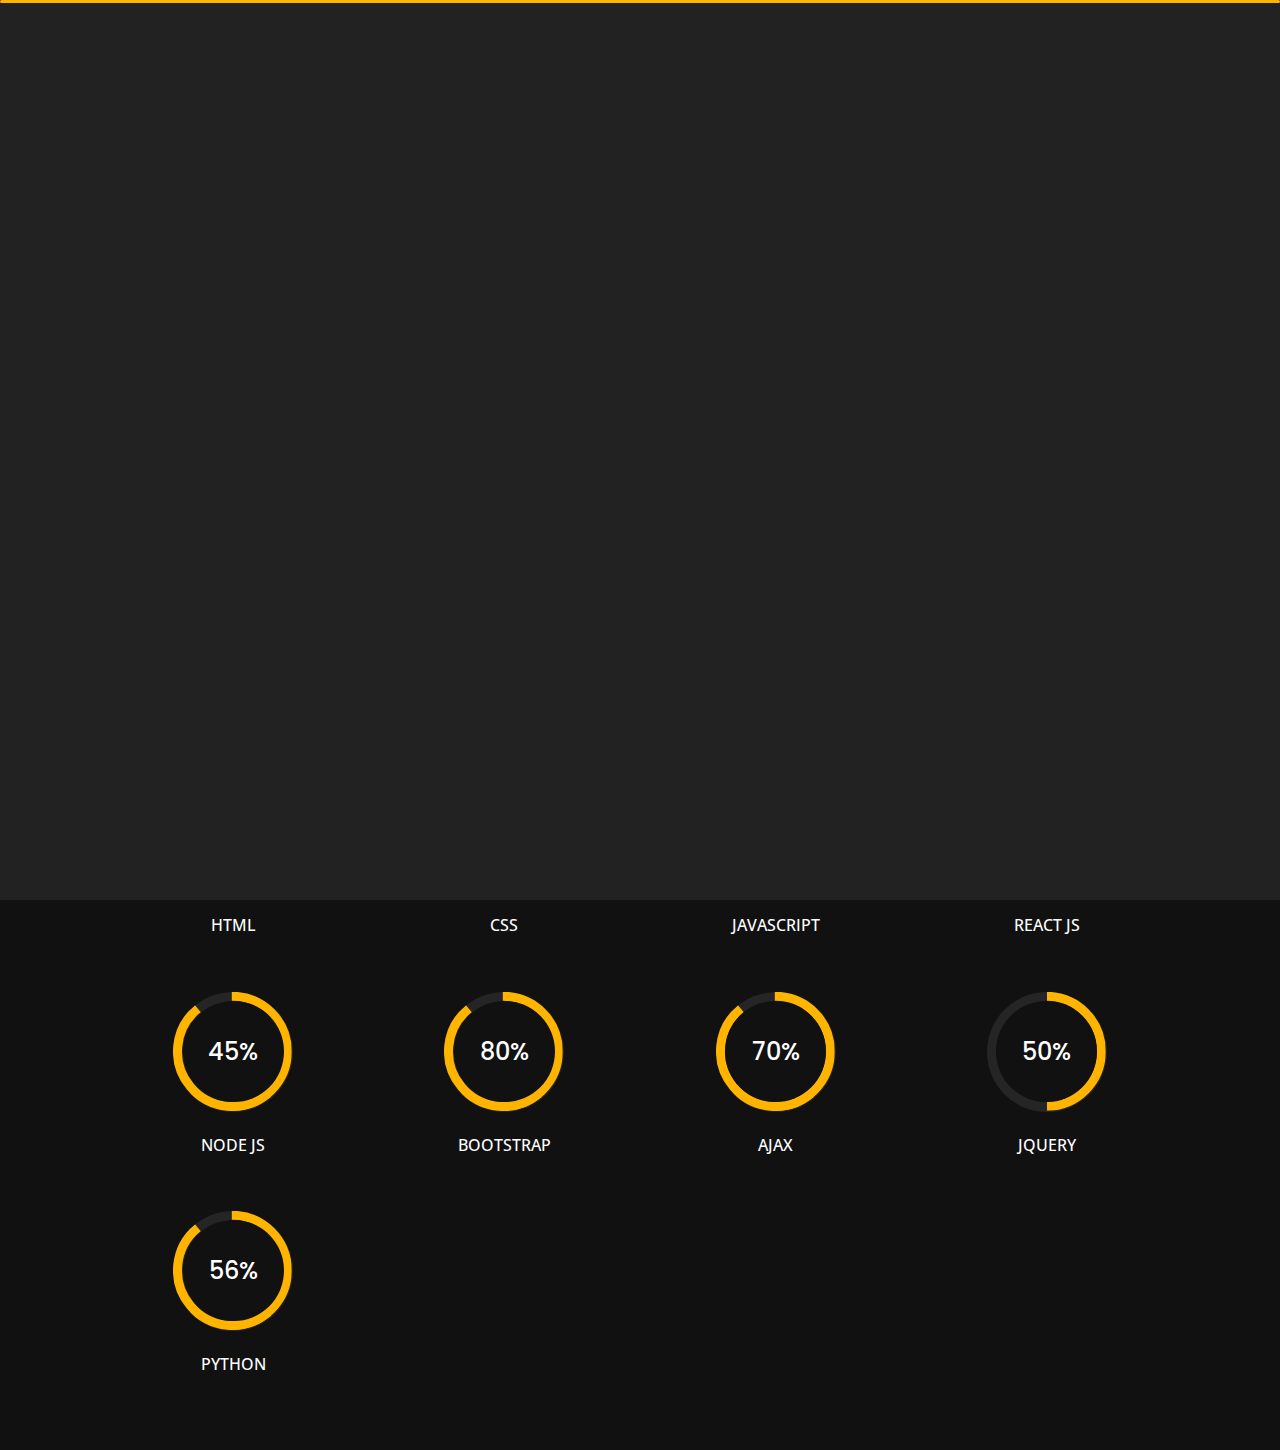
==== about.html @ 65f65f44 "first commit" ====
<!DOCTYPE html>
<html lang="en">


<!-- Mirrored from slimhamdi.net/tunis/dark/about.html by HTTrack Website Copier/3.x [XR&CO'2014], Fri, 15 Jul 2022 12:09:57 GMT -->
<head>
    <meta charset="utf-8">
    <title>My Skills</title>
    <meta name="viewport" content="width=device-width, initial-scale=1">

    <!-- Template Google Fonts -->
    <link href="https://fonts.googleapis.com/css?family=Poppins:400,400i,500,500i,600,600i,700,700i,800,800i,900,900i" rel="stylesheet">
    <link href="https://fonts.googleapis.com/css?family=Open+Sans:300,400,400i,600,600i,700" rel="stylesheet">

    <!-- Template CSS Files -->
    <link href="css/bootstrap.min.css" rel="stylesheet">
    <link href="css/preloader.min.css" rel="stylesheet">
    <link href="css/circle.css" rel="stylesheet">
    <link href="css/font-awesome.min.css" rel="stylesheet">
    <link href="css/fm.revealator.jquery.min.css" rel="stylesheet">
    <link href="css/style.css" rel="stylesheet">

    <!-- CSS Skin File -->
    <link href="css/skins/yellow.css" rel="stylesheet">

    <!-- Live Style Switcher - demo only -->
    <link rel="alternate stylesheet" type="text/css" title="blue" href="css/skins/blue.css" />
    <link rel="alternate stylesheet" type="text/css" title="green" href="css/skins/green.css" />
    <link rel="alternate stylesheet" type="text/css" title="yellow" href="css/skins/yellow.css" />
    <link rel="alternate stylesheet" type="text/css" title="blueviolet" href="css/skins/blueviolet.css" />
    <link rel="alternate stylesheet" type="text/css" title="goldenrod" href="css/skins/goldenrod.css" />
    <link rel="alternate stylesheet" type="text/css" title="magenta" href="css/skins/magenta.css" />
    <link rel="alternate stylesheet" type="text/css" title="orange" href="css/skins/orange.css" />
    <link rel="alternate stylesheet" type="text/css" title="purple" href="css/skins/purple.css" />
    <link rel="alternate stylesheet" type="text/css" title="red" href="css/skins/red.css" />
    <link rel="alternate stylesheet" type="text/css" title="yellowgreen" href="css/skins/yellowgreen.css" />
    <link rel="stylesheet" type="text/css" href="css/styleswitcher.css" />

    <!-- Modernizr JS File -->
    <script src="js/modernizr.custom.js"></script>
</head>

<body class="about">
<!-- Live Style Switcher Starts - demo only -->
<div id="switcher" class="">
    <div class="content-switcher">
        <h4>STYLE SWITCHER</h4>
        <ul>
            <li>
                <a href="#" onclick="setActiveStyleSheet('purple');" title="purple" class="color"><img src="img/styleswitcher/purple.png" alt="purple"/></a>
            </li>
            <li>
                <a href="#" onclick="setActiveStyleSheet('red');" title="red" class="color"><img src="img/styleswitcher/red.png" alt="red"/></a>
            </li>
            <li>
                <a href="#" onclick="setActiveStyleSheet('blueviolet');" title="blueviolet" class="color"><img src="img/styleswitcher/blueviolet.png" alt="blueviolet"/></a>
            </li>
            <li>
                <a href="#" onclick="setActiveStyleSheet('blue');" title="blue" class="color"><img src="img/styleswitcher/blue.png" alt="blue"/></a>
            </li>
            <li>
                <a href="#" onclick="setActiveStyleSheet('goldenrod');" title="goldenrod" class="color"><img src="img/styleswitcher/goldenrod.png" alt="goldenrod"/></a>
            </li>
            <li>
                <a href="#" onclick="setActiveStyleSheet('magenta');" title="magenta" class="color"><img src="img/styleswitcher/magenta.png" alt="magenta"/></a>
            </li>
            <li>
                <a href="#" onclick="setActiveStyleSheet('yellowgreen');" title="yellowgreen" class="color"><img src="img/styleswitcher/yellowgreen.png" alt="yellowgreen"/></a>
            </li>
            <li>
                <a href="#" onclick="setActiveStyleSheet('orange');" title="orange" class="color"><img src="img/styleswitcher/orange.png" alt="orange"/></a>
            </li>
            <li>
                <a href="#" onclick="setActiveStyleSheet('green');" title="green" class="color"><img src="img/styleswitcher/green.png" alt="green"/></a>
            </li>
            <li>
                <a href="#" onclick="setActiveStyleSheet('yellow');" title="yellow" class="color"><img src="img/styleswitcher/yellow.png" alt="yellow"/></a>
            </li>
        </ul>
        <div id="hideSwitcher">&times;</div>
    </div>
</div>
<div id="showSwitcher" class="styleSecondColor"><i class="fa fa-cog fa-spin"></i></div>
<!-- Live Style Switcher Ends - demo only -->
<!-- Header Starts -->
<header class="header" id="navbar-collapse-toggle">
    <!-- Fixed Navigation Starts -->
    <ul class="icon-menu d-none d-lg-block revealator-slideup revealator-once revealator-delay1">
        <li class="icon-box">
            <i class="fa fa-home"></i>
            <a href="index.html">
                <h2>Home</h2>
            </a>
        </li>
        <li class="icon-box active">
            <i class="fa fa-user"></i>
            <a href="about.html">
                <h2>About</h2>
            </a>
        </li>
        <li class="icon-box">
            <i class="fa fa-user"></i>
            <a href="portfolio.html">
                <h2>Portfolio</h2>
            </a>
        </li>
    </ul>
    <!-- Fixed Navigation Ends -->
    <!-- Mobile Menu Starts -->
    <nav role="navigation" class="d-block d-lg-none">
        <div id="menuToggle">
            <input type="checkbox" />
            <span></span>
            <span></span>
            <span></span>
            <ul class="list-unstyled" id="menu">
                <li><a href="index.html"><i class="fa fa-home"></i><span>Home</span></a></li>
                <li class="active"><a href="about.html"><i class="fa fa-user"></i><span>About</span></a></li>
                <li><a href="portfolio.html"><i class="fa fa-folder-open"></i><span>Portfolio</span></a></li>
                <li><a href="contact.html"><i class="fa fa-envelope-open"></i><span>Contact</span></a></li>
                <li><a href="blog.html"><i class="fa fa-comments"></i><span>Blog</span></a></li>
            </ul>
        </div>
    </nav>
    <!-- Mobile Menu Ends -->
</header>
<!-- Header Ends -->
<!-- Page Title Starts -->
<section class="title-section text-left text-sm-center revealator-slideup revealator-once revealator-delay1">
    <h1>ABOUT <span>ME</span></h1>
    <span class="title-bg">Resume</span>
</section>
<!-- Page Title Ends -->
<!-- Main Content Starts -->
<section class="main-content revealator-slideup revealator-once revealator-delay1">
    <div class="container">
        <div class="row">
            <!-- Personal Info Starts -->
            <div class="col-12 col-lg-5 col-xl-6">
                <div class="row">
                    <div class="col-12">
                        <h3 class="text-uppercase custom-title mb-0 ft-wt-600">
                            Know more</h3>
                    </div>
                    <div class="col-12 d-block d-sm-none">
                      
                    </div>
                    <div class="col-6">
                        <ul class="about-list list-unstyled open-sans-font">
                            <li> <span class="title">first name :</span>
                                 <span class="value d-block d-sm-inline-block 
                                 d-lg-block d-xl-inline-block">Saqlain </span> </li>
                            <li> <span class="title">last name :</span> 
                                <span class="value d-block d-sm-inline-
                                block d-lg-block d-xl-inline-block">Mushtaq</span> </li>
                            <li> <span class="title">Age :</span> 
                                <span class="value d-block d-sm-inline-block d-lg-block d-xl-inline-block">20 Years</span> </li>
                            <li> <span class="title">Nationality :
                                </span> <span class="value d-block d-sm-inline-block d-lg-block d-xl-inline-block">Pakistani</span> </li>
                        </ul>
                    </div>
                    <div class="col-6">
                        <ul class="about-list list-unstyled open-sans-font">
                            <li> <span class="title">Freelance :</span> <span class="value d-block d-sm-inline-block d-lg-block d-xl-inline-block">Available</span> </li>
                            <li> <span class="title">Address :</span> 
                                <span class="value d-block d-sm-inline-block d-lg-block d-xl-inline-block">
                                    Skardu</span> </li>
                        <li> <span class="title">langages :</span> 
                            <span class="value d-block d-sm-inline-block d-lg-block d-xl-inline-block">
                                English, Urdu, Hindi</span> </li>
                        </ul>
                    </div>
                    <div class="col-12 mt-3">
                        <a class="button" href="cv/cv.pdf" download>
                            <span class="button-text">
                                Download CV
                            </span>
                            <span class="button-icon fa fa-download"></span>
                        </a>
                    </div>
                </div>
            </div>
            <!-- Personal Info Ends -->
            <!-- Boxes Starts -->
            <div class="col-12 col-lg-7 col-xl-6 mt-5 mt-lg-0">
                <div class="row">
                    <div class="col-6">
                        <div class="box-stats with-margin">
                            <h3 class="poppins-font position-relative">3</h3>
                            <p class="open-sans-font m-0 position-relative text-uppercase">years of <span class="d-block">experience</span></p>
                        </div>
                    </div>
                    <div class="col-6">
                        <div class="box-stats with-margin">
                            <h3 class="poppins-font position-relative">10</h3>
                            <p class="open-sans-font m-0 position-relative text-uppercase">completed <span class="d-block">
                                projects</span></p>
                        </div>
                    </div>
                    <div class="col-6">
                        <div class="box-stats">
                            <h3 class="poppins-font position-relative">10</h3>
                            <p class="open-sans-font m-0 position-relative text-uppercase">Happy<span class="d-block">customers</span></p>
                        </div>
                    </div>
                    <div class="col-6">
                        <div class="box-stats">
                            <h3 class="poppins-font position-relative">3</h3>
                            <p class="open-sans-font m-0 position-relative text-uppercase">Month<span class="d-block">Internship</span></p>
                        </div>
                    </div>
                </div>
            </div>
            <!-- Boxes Ends -->
        </div>
        <hr class="separator">
        <!-- Skills Starts -->
        <div class="row">
            <div class="col-12">
                <h3 class="text-uppercase pb-4 pb-sm-5 mb-3 mb-sm-0 text-left text-sm-center custom-title ft-wt-600">My Skills</h3>
            </div>
            <div class="col-6 col-md-3 mb-3 mb-sm-5">
                <div class="c100 p90">
                    <span>90%</span>
                    <div class="slice">
                        <div class="bar"></div>
                        <div class="fill"></div>
                    </div>
                </div>
                <h6 class="text-uppercase open-sans-font text-center mt-2 mt-sm-4">html</h6>
            </div>
            <div class="col-6 col-md-3 mb-3 mb-sm-5">
                <div class="c100 p75">
                    <span>75%</span>
                    <div class="slice">
                        <div class="bar"></div>
                        <div class="fill"></div>
                    </div>
                </div>
                <h6 class="text-uppercase open-sans-font text-center mt-2 mt-sm-4">css</h6>
            </div>
            <div class="col-6 col-md-3 mb-3 mb-sm-5">
                <div class="c100 p89">
                    <span>69%</span>
                    <div class="slice">
                        <div class="bar"></div>
                        <div class="fill"></div>
                    </div>
                </div>
                <h6 class="text-uppercase open-sans-font text-center mt-2 mt-sm-4">Javascript</h6>
            </div>
               <div class="col-6 col-md-3 mb-3 mb-sm-5">
                <div class="c100 p89">
                    <span>69%</span>
                    <div class="slice">
                        <div class="bar"></div>
                        <div class="fill"></div>
                    </div>
                </div>
                <h6 class="text-uppercase open-sans-font text-center mt-2 mt-sm-4">React JS</h6>
            </div>
               <div class="col-6 col-md-3 mb-3 mb-sm-5">
                <div class="c100 p89">
                    <span>45%</span>
                    <div class="slice">
                        <div class="bar"></div>
                        <div class="fill"></div>
                    </div>
                </div>
                <h6 class="text-uppercase open-sans-font text-center mt-2 mt-sm-4">Node JS</h6>
            </div>
            <div class="col-6 col-md-3 mb-3 mb-sm-5">
                <div class="c100 p89">
                    <span>80%</span>
                    <div class="slice">
                        <div class="bar"></div>
                        <div class="fill"></div>
                    </div>
                </div>
                <h6 class="text-uppercase open-sans-font text-center mt-2 mt-sm-4">bootstrap</h6>
            </div>
            <div class="col-6 col-md-3 mb-3 mb-sm-5">
                <div class="c100 p89">
                    <span>70%</span>
                    <div class="slice">
                        <div class="bar"></div>
                        <div class="fill"></div>
                    </div>
                </div>
                <h6 class="text-uppercase open-sans-font text-center mt-2 mt-sm-4">ajax</h6>
            </div>
            <div class="col-6 col-md-3 mb-3 mb-sm-5">
                <div class="c100 p50">
                    <span>50%</span>
                    <div class="slice">
                        <div class="bar"></div>
                        <div class="fill"></div>
                    </div>
                </div>
                <h6 class="text-uppercase open-sans-font text-center mt-2 mt-sm-4">jquery</h6>
            </div>
               <div class="col-6 col-md-3 mb-3 mb-sm-5">
                <div class="c100 p89">
                    <span>56%</span>
                    <div class="slice">
                        <div class="bar"></div>
                        <div class="fill"></div>
                    </div>
                </div>
                <h6 class="text-uppercase open-sans-font text-center mt-2 mt-sm-4">Python</h6>
            </div>
    
        <!-- Skills Ends -->
        <hr class="separator mt-1">
        <!-- Experience & Education Starts -->
        
        </div>
        <!-- Experience & Education Ends -->
    </div>
</section>
<!-- Main Content Ends -->

<!-- Template JS Files -->
<script src="js/jquery-3.5.0.min.js"></script>
<script src="js/styleswitcher.js"></script>
<script src="js/preloader.min.js"></script>
<script src="js/fm.revealator.jquery.min.js"></script>
<script src="js/imagesloaded.pkgd.min.js"></script>
<script src="js/masonry.pkgd.min.js"></script>
<script src="js/classie.js"></script>
<script src="js/cbpGridGallery.js"></script>
<script src="js/jquery.hoverdir.js"></script>
<script src="js/popper.min.js"></script>
<script src="js/bootstrap.js"></script>
<script src="js/custom.js"></script>

</body>


<!-- Mirrored from slimhamdi.net/tunis/dark/about.html by HTTrack Website Copier/3.x [XR&CO'2014], Fri, 15 Jul 2022 12:09:57 GMT -->
</html>
---- css/preloader.min.css ----
.preloader{position:fixed;top:0;right:0;bottom:0;left:0;background-color:#111;transform-origin:bottom;z-index:111111}.preloader .black_wall{height:100%;background-color:#222;transform-origin:top;animation:preloader_slide 0.5s ease-in-out 0s 1 normal both}.preloader .loader{width:100%;height:3px;position:absolute;border-radius:2px;top:0;right:0;left:0;margin:auto;background-color:#FFC41F;transform-origin:left;animation:loader_running 3s ease-in-out 1s infinite normal both}.preloader.off{animation:preloader_slide 0.5s ease-in-out 0s 1 reverse both}@keyframes loader_running{0%{transform:scaleX(0);transform-origin:left}49%{transform:scaleX(1);transform-origin:left}50%{transform:scaleX(1);transform-origin:right}100%{transform-origin:right;transform:scaleX(0)}}@keyframes preloader_slide{from{transform:scaleY(0)}to{transform:scaleY(1)}}
---- css/circle.css ----
.rect-auto,
.c100.p51 .slice,
.c100.p52 .slice,
.c100.p53 .slice,
.c100.p54 .slice,
.c100.p55 .slice,
.c100.p56 .slice,
.c100.p57 .slice,
.c100.p58 .slice,
.c100.p59 .slice,
.c100.p60 .slice,
.c100.p61 .slice,
.c100.p62 .slice,
.c100.p63 .slice,
.c100.p64 .slice,
.c100.p65 .slice,
.c100.p66 .slice,
.c100.p67 .slice,
.c100.p68 .slice,
.c100.p69 .slice,
.c100.p70 .slice,
.c100.p71 .slice,
.c100.p72 .slice,
.c100.p73 .slice,
.c100.p74 .slice,
.c100.p75 .slice,
.c100.p76 .slice,
.c100.p77 .slice,
.c100.p78 .slice,
.c100.p79 .slice,
.c100.p80 .slice,
.c100.p81 .slice,
.c100.p82 .slice,
.c100.p83 .slice,
.c100.p84 .slice,
.c100.p85 .slice,
.c100.p86 .slice,
.c100.p87 .slice,
.c100.p88 .slice,
.c100.p89 .slice,
.c100.p90 .slice,
.c100.p91 .slice,
.c100.p92 .slice,
.c100.p93 .slice,
.c100.p94 .slice,
.c100.p95 .slice,
.c100.p96 .slice,
.c100.p97 .slice,
.c100.p98 .slice,
.c100.p99 .slice,
.c100.p100 .slice {
  clip: rect(auto, auto, auto, auto);
}
.pie,
.c100 .bar,
.c100.p51 .fill,
.c100.p52 .fill,
.c100.p53 .fill,
.c100.p54 .fill,
.c100.p55 .fill,
.c100.p56 .fill,
.c100.p57 .fill,
.c100.p58 .fill,
.c100.p59 .fill,
.c100.p60 .fill,
.c100.p61 .fill,
.c100.p62 .fill,
.c100.p63 .fill,
.c100.p64 .fill,
.c100.p65 .fill,
.c100.p66 .fill,
.c100.p67 .fill,
.c100.p68 .fill,
.c100.p69 .fill,
.c100.p70 .fill,
.c100.p71 .fill,
.c100.p72 .fill,
.c100.p73 .fill,
.c100.p74 .fill,
.c100.p75 .fill,
.c100.p76 .fill,
.c100.p77 .fill,
.c100.p78 .fill,
.c100.p79 .fill,
.c100.p80 .fill,
.c100.p81 .fill,
.c100.p82 .fill,
.c100.p83 .fill,
.c100.p84 .fill,
.c100.p85 .fill,
.c100.p86 .fill,
.c100.p87 .fill,
.c100.p88 .fill,
.c100.p89 .fill,
.c100.p90 .fill,
.c100.p91 .fill,
.c100.p92 .fill,
.c100.p93 .fill,
.c100.p94 .fill,
.c100.p95 .fill,
.c100.p96 .fill,
.c100.p97 .fill,
.c100.p98 .fill,
.c100.p99 .fill,
.c100.p100 .fill {
  position: absolute;
  border: 0.08em solid #307bbb;
  width: 0.84em;
  height: 0.84em;
  clip: rect(0em, 0.5em, 1em, 0em);
  border-radius: 50%;
  -webkit-transform: rotate(0deg);
  -moz-transform: rotate(0deg);
  -ms-transform: rotate(0deg);
  -o-transform: rotate(0deg);
  transform: rotate(0deg);
}
.pie-fill,
.c100.p51 .bar:after,
.c100.p51 .fill,
.c100.p52 .bar:after,
.c100.p52 .fill,
.c100.p53 .bar:after,
.c100.p53 .fill,
.c100.p54 .bar:after,
.c100.p54 .fill,
.c100.p55 .bar:after,
.c100.p55 .fill,
.c100.p56 .bar:after,
.c100.p56 .fill,
.c100.p57 .bar:after,
.c100.p57 .fill,
.c100.p58 .bar:after,
.c100.p58 .fill,
.c100.p59 .bar:after,
.c100.p59 .fill,
.c100.p60 .bar:after,
.c100.p60 .fill,
.c100.p61 .bar:after,
.c100.p61 .fill,
.c100.p62 .bar:after,
.c100.p62 .fill,
.c100.p63 .bar:after,
.c100.p63 .fill,
.c100.p64 .bar:after,
.c100.p64 .fill,
.c100.p65 .bar:after,
.c100.p65 .fill,
.c100.p66 .bar:after,
.c100.p66 .fill,
.c100.p67 .bar:after,
.c100.p67 .fill,
.c100.p68 .bar:after,
.c100.p68 .fill,
.c100.p69 .bar:after,
.c100.p69 .fill,
.c100.p70 .bar:after,
.c100.p70 .fill,
.c100.p71 .bar:after,
.c100.p71 .fill,
.c100.p72 .bar:after,
.c100.p72 .fill,
.c100.p73 .bar:after,
.c100.p73 .fill,
.c100.p74 .bar:after,
.c100.p74 .fill,
.c100.p75 .bar:after,
.c100.p75 .fill,
.c100.p76 .bar:after,
.c100.p76 .fill,
.c100.p77 .bar:after,
.c100.p77 .fill,
.c100.p78 .bar:after,
.c100.p78 .fill,
.c100.p79 .bar:after,
.c100.p79 .fill,
.c100.p80 .bar:after,
.c100.p80 .fill,
.c100.p81 .bar:after,
.c100.p81 .fill,
.c100.p82 .bar:after,
.c100.p82 .fill,
.c100.p83 .bar:after,
.c100.p83 .fill,
.c100.p84 .bar:after,
.c100.p84 .fill,
.c100.p85 .bar:after,
.c100.p85 .fill,
.c100.p86 .bar:after,
.c100.p86 .fill,
.c100.p87 .bar:after,
.c100.p87 .fill,
.c100.p88 .bar:after,
.c100.p88 .fill,
.c100.p89 .bar:after,
.c100.p89 .fill,
.c100.p90 .bar:after,
.c100.p90 .fill,
.c100.p91 .bar:after,
.c100.p91 .fill,
.c100.p92 .bar:after,
.c100.p92 .fill,
.c100.p93 .bar:after,
.c100.p93 .fill,
.c100.p94 .bar:after,
.c100.p94 .fill,
.c100.p95 .bar:after,
.c100.p95 .fill,
.c100.p96 .bar:after,
.c100.p96 .fill,
.c100.p97 .bar:after,
.c100.p97 .fill,
.c100.p98 .bar:after,
.c100.p98 .fill,
.c100.p99 .bar:after,
.c100.p99 .fill,
.c100.p100 .bar:after,
.c100.p100 .fill {
  -webkit-transform: rotate(180deg);
  -moz-transform: rotate(180deg);
  -ms-transform: rotate(180deg);
  -o-transform: rotate(180deg);
  transform: rotate(180deg);
}
.c100 {
  position: relative;
  font-size: 120px;
  width: 1em;
  height: 1em;
  border-radius: 50%;
  float: left;
  margin: 0 0.1em 0.1em 0;
  background-color: #cccccc;
}
.c100 *,
.c100 *:before,
.c100 *:after {
  -webkit-box-sizing: content-box;
  -moz-box-sizing: content-box;
  box-sizing: content-box;
}
.c100.center {
  float: none;
  margin: 0 auto;
}
.c100.big {
  font-size: 240px;
}
.c100.small {
  font-size: 80px;
}
.c100 > span {
  position: absolute;
  width: 100%;
  z-index: 1;
  left: 0;
  top: 0;
  width: 5em;
  line-height: 5em;
  font-size: 0.2em;
  color: #cccccc;
  display: block;
  text-align: center;
  white-space: nowrap;
  -webkit-transition-property: all;
  -moz-transition-property: all;
  -o-transition-property: all;
  transition-property: all;
  -webkit-transition-duration: 0.2s;
  -moz-transition-duration: 0.2s;
  -o-transition-duration: 0.2s;
  transition-duration: 0.2s;
  -webkit-transition-timing-function: ease-out;
  -moz-transition-timing-function: ease-out;
  -o-transition-timing-function: ease-out;
  transition-timing-function: ease-out;
}
.c100:after {
  position: absolute;
  top: 0.08em;
  left: 0.08em;
  display: block;
  content: " ";
  border-radius: 50%;
  background-color: #f5f5f5;
  width: 0.84em;
  height: 0.84em;
  -webkit-transition-property: all;
  -moz-transition-property: all;
  -o-transition-property: all;
  transition-property: all;
  -webkit-transition-duration: 0.2s;
  -moz-transition-duration: 0.2s;
  -o-transition-duration: 0.2s;
  transition-duration: 0.2s;
  -webkit-transition-timing-function: ease-in;
  -moz-transition-timing-function: ease-in;
  -o-transition-timing-function: ease-in;
  transition-timing-function: ease-in;
}
.c100 .slice {
  position: absolute;
  width: 1em;
  height: 1em;
  clip: rect(0em, 1em, 1em, 0.5em);
}
.c100.p1 .bar {
  -webkit-transform: rotate(3.6deg);
  -moz-transform: rotate(3.6deg);
  -ms-transform: rotate(3.6deg);
  -o-transform: rotate(3.6deg);
  transform: rotate(3.6deg);
}
.c100.p2 .bar {
  -webkit-transform: rotate(7.2deg);
  -moz-transform: rotate(7.2deg);
  -ms-transform: rotate(7.2deg);
  -o-transform: rotate(7.2deg);
  transform: rotate(7.2deg);
}
.c100.p3 .bar {
  -webkit-transform: rotate(10.8deg);
  -moz-transform: rotate(10.8deg);
  -ms-transform: rotate(10.8deg);
  -o-transform: rotate(10.8deg);
  transform: rotate(10.8deg);
}
.c100.p4 .bar {
  -webkit-transform: rotate(14.4deg);
  -moz-transform: rotate(14.4deg);
  -ms-transform: rotate(14.4deg);
  -o-transform: rotate(14.4deg);
  transform: rotate(14.4deg);
}
.c100.p5 .bar {
  -webkit-transform: rotate(18deg);
  -moz-transform: rotate(18deg);
  -ms-transform: rotate(18deg);
  -o-transform: rotate(18deg);
  transform: rotate(18deg);
}
.c100.p6 .bar {
  -webkit-transform: rotate(21.6deg);
  -moz-transform: rotate(21.6deg);
  -ms-transform: rotate(21.6deg);
  -o-transform: rotate(21.6deg);
  transform: rotate(21.6deg);
}
.c100.p7 .bar {
  -webkit-transform: rotate(25.2deg);
  -moz-transform: rotate(25.2deg);
  -ms-transform: rotate(25.2deg);
  -o-transform: rotate(25.2deg);
  transform: rotate(25.2deg);
}
.c100.p8 .bar {
  -webkit-transform: rotate(28.8deg);
  -moz-transform: rotate(28.8deg);
  -ms-transform: rotate(28.8deg);
  -o-transform: rotate(28.8deg);
  transform: rotate(28.8deg);
}
.c100.p9 .bar {
  -webkit-transform: rotate(32.4deg);
  -moz-transform: rotate(32.4deg);
  -ms-transform: rotate(32.4deg);
  -o-transform: rotate(32.4deg);
  transform: rotate(32.4deg);
}
.c100.p10 .bar {
  -webkit-transform: rotate(36deg);
  -moz-transform: rotate(36deg);
  -ms-transform: rotate(36deg);
  -o-transform: rotate(36deg);
  transform: rotate(36deg);
}
.c100.p11 .bar {
  -webkit-transform: rotate(39.6deg);
  -moz-transform: rotate(39.6deg);
  -ms-transform: rotate(39.6deg);
  -o-transform: rotate(39.6deg);
  transform: rotate(39.6deg);
}
.c100.p12 .bar {
  -webkit-transform: rotate(43.2deg);
  -moz-transform: rotate(43.2deg);
  -ms-transform: rotate(43.2deg);
  -o-transform: rotate(43.2deg);
  transform: rotate(43.2deg);
}
.c100.p13 .bar {
  -webkit-transform: rotate(46.800000000000004deg);
  -moz-transform: rotate(46.800000000000004deg);
  -ms-transform: rotate(46.800000000000004deg);
  -o-transform: rotate(46.800000000000004deg);
  transform: rotate(46.800000000000004deg);
}
.c100.p14 .bar {
  -webkit-transform: rotate(50.4deg);
  -moz-transform: rotate(50.4deg);
  -ms-transform: rotate(50.4deg);
  -o-transform: rotate(50.4deg);
  transform: rotate(50.4deg);
}
.c100.p15 .bar {
  -webkit-transform: rotate(54deg);
  -moz-transform: rotate(54deg);
  -ms-transform: rotate(54deg);
  -o-transform: rotate(54deg);
  transform: rotate(54deg);
}
.c100.p16 .bar {
  -webkit-transform: rotate(57.6deg);
  -moz-transform: rotate(57.6deg);
  -ms-transform: rotate(57.6deg);
  -o-transform: rotate(57.6deg);
  transform: rotate(57.6deg);
}
.c100.p17 .bar {
  -webkit-transform: rotate(61.2deg);
  -moz-transform: rotate(61.2deg);
  -ms-transform: rotate(61.2deg);
  -o-transform: rotate(61.2deg);
  transform: rotate(61.2deg);
}
.c100.p18 .bar {
  -webkit-transform: rotate(64.8deg);
  -moz-transform: rotate(64.8deg);
  -ms-transform: rotate(64.8deg);
  -o-transform: rotate(64.8deg);
  transform: rotate(64.8deg);
}
.c100.p19 .bar {
  -webkit-transform: rotate(68.4deg);
  -moz-transform: rotate(68.4deg);
  -ms-transform: rotate(68.4deg);
  -o-transform: rotate(68.4deg);
  transform: rotate(68.4deg);
}
.c100.p20 .bar {
  -webkit-transform: rotate(72deg);
  -moz-transform: rotate(72deg);
  -ms-transform: rotate(72deg);
  -o-transform: rotate(72deg);
  transform: rotate(72deg);
}
.c100.p21 .bar {
  -webkit-transform: rotate(75.60000000000001deg);
  -moz-transform: rotate(75.60000000000001deg);
  -ms-transform: rotate(75.60000000000001deg);
  -o-transform: rotate(75.60000000000001deg);
  transform: rotate(75.60000000000001deg);
}
.c100.p22 .bar {
  -webkit-transform: rotate(79.2deg);
  -moz-transform: rotate(79.2deg);
  -ms-transform: rotate(79.2deg);
  -o-transform: rotate(79.2deg);
  transform: rotate(79.2deg);
}
.c100.p23 .bar {
  -webkit-transform: rotate(82.8deg);
  -moz-transform: rotate(82.8deg);
  -ms-transform: rotate(82.8deg);
  -o-transform: rotate(82.8deg);
  transform: rotate(82.8deg);
}
.c100.p24 .bar {
  -webkit-transform: rotate(86.4deg);
  -moz-transform: rotate(86.4deg);
  -ms-transform: rotate(86.4deg);
  -o-transform: rotate(86.4deg);
  transform: rotate(86.4deg);
}
.c100.p25 .bar {
  -webkit-transform: rotate(90deg);
  -moz-transform: rotate(90deg);
  -ms-transform: rotate(90deg);
  -o-transform: rotate(90deg);
  transform: rotate(90deg);
}
.c100.p26 .bar {
  -webkit-transform: rotate(93.60000000000001deg);
  -moz-transform: rotate(93.60000000000001deg);
  -ms-transform: rotate(93.60000000000001deg);
  -o-transform: rotate(93.60000000000001deg);
  transform: rotate(93.60000000000001deg);
}
.c100.p27 .bar {
  -webkit-transform: rotate(97.2deg);
  -moz-transform: rotate(97.2deg);
  -ms-transform: rotate(97.2deg);
  -o-transform: rotate(97.2deg);
  transform: rotate(97.2deg);
}
.c100.p28 .bar {
  -webkit-transform: rotate(100.8deg);
  -moz-transform: rotate(100.8deg);
  -ms-transform: rotate(100.8deg);
  -o-transform: rotate(100.8deg);
  transform: rotate(100.8deg);
}
.c100.p29 .bar {
  -webkit-transform: rotate(104.4deg);
  -moz-transform: rotate(104.4deg);
  -ms-transform: rotate(104.4deg);
  -o-transform: rotate(104.4deg);
  transform: rotate(104.4deg);
}
.c100.p30 .bar {
  -webkit-transform: rotate(108deg);
  -moz-transform: rotate(108deg);
  -ms-transform: rotate(108deg);
  -o-transform: rotate(108deg);
  transform: rotate(108deg);
}
.c100.p31 .bar {
  -webkit-transform: rotate(111.60000000000001deg);
  -moz-transform: rotate(111.60000000000001deg);
  -ms-transform: rotate(111.60000000000001deg);
  -o-transform: rotate(111.60000000000001deg);
  transform: rotate(111.60000000000001deg);
}
.c100.p32 .bar {
  -webkit-transform: rotate(115.2deg);
  -moz-transform: rotate(115.2deg);
  -ms-transform: rotate(115.2deg);
  -o-transform: rotate(115.2deg);
  transform: rotate(115.2deg);
}
.c100.p33 .bar {
  -webkit-transform: rotate(118.8deg);
  -moz-transform: rotate(118.8deg);
  -ms-transform: rotate(118.8deg);
  -o-transform: rotate(118.8deg);
  transform: rotate(118.8deg);
}
.c100.p34 .bar {
  -webkit-transform: rotate(122.4deg);
  -moz-transform: rotate(122.4deg);
  -ms-transform: rotate(122.4deg);
  -o-transform: rotate(122.4deg);
  transform: rotate(122.4deg);
}
.c100.p35 .bar {
  -webkit-transform: rotate(126deg);
  -moz-transform: rotate(126deg);
  -ms-transform: rotate(126deg);
  -o-transform: rotate(126deg);
  transform: rotate(126deg);
}
.c100.p36 .bar {
  -webkit-transform: rotate(129.6deg);
  -moz-transform: rotate(129.6deg);
  -ms-transform: rotate(129.6deg);
  -o-transform: rotate(129.6deg);
  transform: rotate(129.6deg);
}
.c100.p37 .bar {
  -webkit-transform: rotate(133.20000000000002deg);
  -moz-transform: rotate(133.20000000000002deg);
  -ms-transform: rotate(133.20000000000002deg);
  -o-transform: rotate(133.20000000000002deg);
  transform: rotate(133.20000000000002deg);
}
.c100.p38 .bar {
  -webkit-transform: rotate(136.8deg);
  -moz-transform: rotate(136.8deg);
  -ms-transform: rotate(136.8deg);
  -o-transform: rotate(136.8deg);
  transform: rotate(136.8deg);
}
.c100.p39 .bar {
  -webkit-transform: rotate(140.4deg);
  -moz-transform: rotate(140.4deg);
  -ms-transform: rotate(140.4deg);
  -o-transform: rotate(140.4deg);
  transform: rotate(140.4deg);
}
.c100.p40 .bar {
  -webkit-transform: rotate(144deg);
  -moz-transform: rotate(144deg);
  -ms-transform: rotate(144deg);
  -o-transform: rotate(144deg);
  transform: rotate(144deg);
}
.c100.p41 .bar {
  -webkit-transform: rotate(147.6deg);
  -moz-transform: rotate(147.6deg);
  -ms-transform: rotate(147.6deg);
  -o-transform: rotate(147.6deg);
  transform: rotate(147.6deg);
}
.c100.p42 .bar {
  -webkit-transform: rotate(151.20000000000002deg);
  -moz-transform: rotate(151.20000000000002deg);
  -ms-transform: rotate(151.20000000000002deg);
  -o-transform: rotate(151.20000000000002deg);
  transform: rotate(151.20000000000002deg);
}
.c100.p43 .bar {
  -webkit-transform: rotate(154.8deg);
  -moz-transform: rotate(154.8deg);
  -ms-transform: rotate(154.8deg);
  -o-transform: rotate(154.8deg);
  transform: rotate(154.8deg);
}
.c100.p44 .bar {
  -webkit-transform: rotate(158.4deg);
  -moz-transform: rotate(158.4deg);
  -ms-transform: rotate(158.4deg);
  -o-transform: rotate(158.4deg);
  transform: rotate(158.4deg);
}
.c100.p45 .bar {
  -webkit-transform: rotate(162deg);
  -moz-transform: rotate(162deg);
  -ms-transform: rotate(162deg);
  -o-transform: rotate(162deg);
  transform: rotate(162deg);
}
.c100.p46 .bar {
  -webkit-transform: rotate(165.6deg);
  -moz-transform: rotate(165.6deg);
  -ms-transform: rotate(165.6deg);
  -o-transform: rotate(165.6deg);
  transform: rotate(165.6deg);
}
.c100.p47 .bar {
  -webkit-transform: rotate(169.20000000000002deg);
  -moz-transform: rotate(169.20000000000002deg);
  -ms-transform: rotate(169.20000000000002deg);
  -o-transform: rotate(169.20000000000002deg);
  transform: rotate(169.20000000000002deg);
}
.c100.p48 .bar {
  -webkit-transform: rotate(172.8deg);
  -moz-transform: rotate(172.8deg);
  -ms-transform: rotate(172.8deg);
  -o-transform: rotate(172.8deg);
  transform: rotate(172.8deg);
}
.c100.p49 .bar {
  -webkit-transform: rotate(176.4deg);
  -moz-transform: rotate(176.4deg);
  -ms-transform: rotate(176.4deg);
  -o-transform: rotate(176.4deg);
  transform: rotate(176.4deg);
}
.c100.p50 .bar {
  -webkit-transform: rotate(180deg);
  -moz-transform: rotate(180deg);
  -ms-transform: rotate(180deg);
  -o-transform: rotate(180deg);
  transform: rotate(180deg);
}
.c100.p51 .bar {
  -webkit-transform: rotate(183.6deg);
  -moz-transform: rotate(183.6deg);
  -ms-transform: rotate(183.6deg);
  -o-transform: rotate(183.6deg);
  transform: rotate(183.6deg);
}
.c100.p52 .bar {
  -webkit-transform: rotate(187.20000000000002deg);
  -moz-transform: rotate(187.20000000000002deg);
  -ms-transform: rotate(187.20000000000002deg);
  -o-transform: rotate(187.20000000000002deg);
  transform: rotate(187.20000000000002deg);
}
.c100.p53 .bar {
  -webkit-transform: rotate(190.8deg);
  -moz-transform: rotate(190.8deg);
  -ms-transform: rotate(190.8deg);
  -o-transform: rotate(190.8deg);
  transform: rotate(190.8deg);
}
.c100.p54 .bar {
  -webkit-transform: rotate(194.4deg);
  -moz-transform: rotate(194.4deg);
  -ms-transform: rotate(194.4deg);
  -o-transform: rotate(194.4deg);
  transform: rotate(194.4deg);
}
.c100.p55 .bar {
  -webkit-transform: rotate(198deg);
  -moz-transform: rotate(198deg);
  -ms-transform: rotate(198deg);
  -o-transform: rotate(198deg);
  transform: rotate(198deg);
}
.c100.p56 .bar {
  -webkit-transform: rotate(201.6deg);
  -moz-transform: rotate(201.6deg);
  -ms-transform: rotate(201.6deg);
  -o-transform: rotate(201.6deg);
  transform: rotate(201.6deg);
}
.c100.p57 .bar {
  -webkit-transform: rotate(205.20000000000002deg);
  -moz-transform: rotate(205.20000000000002deg);
  -ms-transform: rotate(205.20000000000002deg);
  -o-transform: rotate(205.20000000000002deg);
  transform: rotate(205.20000000000002deg);
}
.c100.p58 .bar {
  -webkit-transform: rotate(208.8deg);
  -moz-transform: rotate(208.8deg);
  -ms-transform: rotate(208.8deg);
  -o-transform: rotate(208.8deg);
  transform: rotate(208.8deg);
}
.c100.p59 .bar {
  -webkit-transform: rotate(212.4deg);
  -moz-transform: rotate(212.4deg);
  -ms-transform: rotate(212.4deg);
  -o-transform: rotate(212.4deg);
  transform: rotate(212.4deg);
}
.c100.p60 .bar {
  -webkit-transform: rotate(216deg);
  -moz-transform: rotate(216deg);
  -ms-transform: rotate(216deg);
  -o-transform: rotate(216deg);
  transform: rotate(216deg);
}
.c100.p61 .bar {
  -webkit-transform: rotate(219.6deg);
  -moz-transform: rotate(219.6deg);
  -ms-transform: rotate(219.6deg);
  -o-transform: rotate(219.6deg);
  transform: rotate(219.6deg);
}
.c100.p62 .bar {
  -webkit-transform: rotate(223.20000000000002deg);
  -moz-transform: rotate(223.20000000000002deg);
  -ms-transform: rotate(223.20000000000002deg);
  -o-transform: rotate(223.20000000000002deg);
  transform: rotate(223.20000000000002deg);
}
.c100.p63 .bar {
  -webkit-transform: rotate(226.8deg);
  -moz-transform: rotate(226.8deg);
  -ms-transform: rotate(226.8deg);
  -o-transform: rotate(226.8deg);
  transform: rotate(226.8deg);
}
.c100.p64 .bar {
  -webkit-transform: rotate(230.4deg);
  -moz-transform: rotate(230.4deg);
  -ms-transform: rotate(230.4deg);
  -o-transform: rotate(230.4deg);
  transform: rotate(230.4deg);
}
.c100.p65 .bar {
  -webkit-transform: rotate(234deg);
  -moz-transform: rotate(234deg);
  -ms-transform: rotate(234deg);
  -o-transform: rotate(234deg);
  transform: rotate(234deg);
}
.c100.p66 .bar {
  -webkit-transform: rotate(237.6deg);
  -moz-transform: rotate(237.6deg);
  -ms-transform: rotate(237.6deg);
  -o-transform: rotate(237.6deg);
  transform: rotate(237.6deg);
}
.c100.p67 .bar {
  -webkit-transform: rotate(241.20000000000002deg);
  -moz-transform: rotate(241.20000000000002deg);
  -ms-transform: rotate(241.20000000000002deg);
  -o-transform: rotate(241.20000000000002deg);
  transform: rotate(241.20000000000002deg);
}
.c100.p68 .bar {
  -webkit-transform: rotate(244.8deg);
  -moz-transform: rotate(244.8deg);
  -ms-transform: rotate(244.8deg);
  -o-transform: rotate(244.8deg);
  transform: rotate(244.8deg);
}
.c100.p69 .bar {
  -webkit-transform: rotate(248.4deg);
  -moz-transform: rotate(248.4deg);
  -ms-transform: rotate(248.4deg);
  -o-transform: rotate(248.4deg);
  transform: rotate(248.4deg);
}
.c100.p70 .bar {
  -webkit-transform: rotate(252deg);
  -moz-transform: rotate(252deg);
  -ms-transform: rotate(252deg);
  -o-transform: rotate(252deg);
  transform: rotate(252deg);
}
.c100.p71 .bar {
  -webkit-transform: rotate(255.6deg);
  -moz-transform: rotate(255.6deg);
  -ms-transform: rotate(255.6deg);
  -o-transform: rotate(255.6deg);
  transform: rotate(255.6deg);
}
.c100.p72 .bar {
  -webkit-transform: rotate(259.2deg);
  -moz-transform: rotate(259.2deg);
  -ms-transform: rotate(259.2deg);
  -o-transform: rotate(259.2deg);
  transform: rotate(259.2deg);
}
.c100.p73 .bar {
  -webkit-transform: rotate(262.8deg);
  -moz-transform: rotate(262.8deg);
  -ms-transform: rotate(262.8deg);
  -o-transform: rotate(262.8deg);
  transform: rotate(262.8deg);
}
.c100.p74 .bar {
  -webkit-transform: rotate(266.40000000000003deg);
  -moz-transform: rotate(266.40000000000003deg);
  -ms-transform: rotate(266.40000000000003deg);
  -o-transform: rotate(266.40000000000003deg);
  transform: rotate(266.40000000000003deg);
}
.c100.p75 .bar {
  -webkit-transform: rotate(270deg);
  -moz-transform: rotate(270deg);
  -ms-transform: rotate(270deg);
  -o-transform: rotate(270deg);
  transform: rotate(270deg);
}
.c100.p76 .bar {
  -webkit-transform: rotate(273.6deg);
  -moz-transform: rotate(273.6deg);
  -ms-transform: rotate(273.6deg);
  -o-transform: rotate(273.6deg);
  transform: rotate(273.6deg);
}
.c100.p77 .bar {
  -webkit-transform: rotate(277.2deg);
  -moz-transform: rotate(277.2deg);
  -ms-transform: rotate(277.2deg);
  -o-transform: rotate(277.2deg);
  transform: rotate(277.2deg);
}
.c100.p78 .bar {
  -webkit-transform: rotate(280.8deg);
  -moz-transform: rotate(280.8deg);
  -ms-transform: rotate(280.8deg);
  -o-transform: rotate(280.8deg);
  transform: rotate(280.8deg);
}
.c100.p79 .bar {
  -webkit-transform: rotate(284.40000000000003deg);
  -moz-transform: rotate(284.40000000000003deg);
  -ms-transform: rotate(284.40000000000003deg);
  -o-transform: rotate(284.40000000000003deg);
  transform: rotate(284.40000000000003deg);
}
.c100.p80 .bar {
  -webkit-transform: rotate(288deg);
  -moz-transform: rotate(288deg);
  -ms-transform: rotate(288deg);
  -o-transform: rotate(288deg);
  transform: rotate(288deg);
}
.c100.p81 .bar {
  -webkit-transform: rotate(291.6deg);
  -moz-transform: rotate(291.6deg);
  -ms-transform: rotate(291.6deg);
  -o-transform: rotate(291.6deg);
  transform: rotate(291.6deg);
}
.c100.p82 .bar {
  -webkit-transform: rotate(295.2deg);
  -moz-transform: rotate(295.2deg);
  -ms-transform: rotate(295.2deg);
  -o-transform: rotate(295.2deg);
  transform: rotate(295.2deg);
}
.c100.p83 .bar {
  -webkit-transform: rotate(298.8deg);
  -moz-transform: rotate(298.8deg);
  -ms-transform: rotate(298.8deg);
  -o-transform: rotate(298.8deg);
  transform: rotate(298.8deg);
}
.c100.p84 .bar {
  -webkit-transform: rotate(302.40000000000003deg);
  -moz-transform: rotate(302.40000000000003deg);
  -ms-transform: rotate(302.40000000000003deg);
  -o-transform: rotate(302.40000000000003deg);
  transform: rotate(302.40000000000003deg);
}
.c100.p85 .bar {
  -webkit-transform: rotate(306deg);
  -moz-transform: rotate(306deg);
  -ms-transform: rotate(306deg);
  -o-transform: rotate(306deg);
  transform: rotate(306deg);
}
.c100.p86 .bar {
  -webkit-transform: rotate(309.6deg);
  -moz-transform: rotate(309.6deg);
  -ms-transform: rotate(309.6deg);
  -o-transform: rotate(309.6deg);
  transform: rotate(309.6deg);
}
.c100.p87 .bar {
  -webkit-transform: rotate(313.2deg);
  -moz-transform: rotate(313.2deg);
  -ms-transform: rotate(313.2deg);
  -o-transform: rotate(313.2deg);
  transform: rotate(313.2deg);
}
.c100.p88 .bar {
  -webkit-transform: rotate(316.8deg);
  -moz-transform: rotate(316.8deg);
  -ms-transform: rotate(316.8deg);
  -o-transform: rotate(316.8deg);
  transform: rotate(316.8deg);
}
.c100.p89 .bar {
  -webkit-transform: rotate(320.40000000000003deg);
  -moz-transform: rotate(320.40000000000003deg);
  -ms-transform: rotate(320.40000000000003deg);
  -o-transform: rotate(320.40000000000003deg);
  transform: rotate(320.40000000000003deg);
}
.c100.p90 .bar {
  -webkit-transform: rotate(324deg);
  -moz-transform: rotate(324deg);
  -ms-transform: rotate(324deg);
  -o-transform: rotate(324deg);
  transform: rotate(324deg);
}
.c100.p91 .bar {
  -webkit-transform: rotate(327.6deg);
  -moz-transform: rotate(327.6deg);
  -ms-transform: rotate(327.6deg);
  -o-transform: rotate(327.6deg);
  transform: rotate(327.6deg);
}
.c100.p92 .bar {
  -webkit-transform: rotate(331.2deg);
  -moz-transform: rotate(331.2deg);
  -ms-transform: rotate(331.2deg);
  -o-transform: rotate(331.2deg);
  transform: rotate(331.2deg);
}
.c100.p93 .bar {
  -webkit-transform: rotate(334.8deg);
  -moz-transform: rotate(334.8deg);
  -ms-transform: rotate(334.8deg);
  -o-transform: rotate(334.8deg);
  transform: rotate(334.8deg);
}
.c100.p94 .bar {
  -webkit-transform: rotate(338.40000000000003deg);
  -moz-transform: rotate(338.40000000000003deg);
  -ms-transform: rotate(338.40000000000003deg);
  -o-transform: rotate(338.40000000000003deg);
  transform: rotate(338.40000000000003deg);
}
.c100.p95 .bar {
  -webkit-transform: rotate(342deg);
  -moz-transform: rotate(342deg);
  -ms-transform: rotate(342deg);
  -o-transform: rotate(342deg);
  transform: rotate(342deg);
}
.c100.p96 .bar {
  -webkit-transform: rotate(345.6deg);
  -moz-transform: rotate(345.6deg);
  -ms-transform: rotate(345.6deg);
  -o-transform: rotate(345.6deg);
  transform: rotate(345.6deg);
}
.c100.p97 .bar {
  -webkit-transform: rotate(349.2deg);
  -moz-transform: rotate(349.2deg);
  -ms-transform: rotate(349.2deg);
  -o-transform: rotate(349.2deg);
  transform: rotate(349.2deg);
}
.c100.p98 .bar {
  -webkit-transform: rotate(352.8deg);
  -moz-transform: rotate(352.8deg);
  -ms-transform: rotate(352.8deg);
  -o-transform: rotate(352.8deg);
  transform: rotate(352.8deg);
}
.c100.p99 .bar {
  -webkit-transform: rotate(356.40000000000003deg);
  -moz-transform: rotate(356.40000000000003deg);
  -ms-transform: rotate(356.40000000000003deg);
  -o-transform: rotate(356.40000000000003deg);
  transform: rotate(356.40000000000003deg);
}
.c100.p100 .bar {
  -webkit-transform: rotate(360deg);
  -moz-transform: rotate(360deg);
  -ms-transform: rotate(360deg);
  -o-transform: rotate(360deg);
  transform: rotate(360deg);
}
.c100:hover {
  cursor: default;
}

.c100.dark {
  background-color: #777777;
}
.c100.dark .bar,
.c100.dark .fill {
  border-color: #c6ff00 !important;
}
.c100.dark > span {
  color: #777777;
}
.c100.dark:after {
  background-color: #666666;
}
.c100.dark:hover > span {
  color: #c6ff00;
}
.c100.green .bar,
.c100.green .fill {
  border-color: #4db53c !important;
}
.c100.green:hover > span {
  color: #4db53c;
}
.c100.green.dark .bar,
.c100.green.dark .fill {
  border-color: #5fd400 !important;
}
.c100.green.dark:hover > span {
  color: #5fd400;
}
.c100.orange .bar,
.c100.orange .fill {
  border-color: #dd9d22 !important;
}
.c100.orange:hover > span {
  color: #dd9d22;
}
.c100.orange.dark .bar,
.c100.orange.dark .fill {
  border-color: #e08833 !important;
}
.c100.orange.dark:hover > span {
  color: #e08833;
}
---- css/style.css ----
/*
Template Name: Tunis - Personal Portfolio
Author: celtano
Author URI: http://themeforest.net/user/celtano
Description: Tunis - Personal Portfolio
Version: 1.0
*/

/*------------------------------------------------------------------
[Table of contents]
	+ General
	    - Miscellaneous
		- Light Body
		- Buttons
		- Page Title
	+ Header
		- Desktop Navigation
		- Mobile Navigation
	+ Pages
		- Homepage
		+ About
		    - Personal Info List
			- Box Stats
			- Resume
			- Skills
		+ Portfolio
		    - Grid
		    + Slideshow
                - Embedded Videos
                - Carousel
                - Navigation
        + Contact
            - Left Side
            - Contact Form
		+ Blog
            - Latest Posts
            - Pagination
	- Responsive Design Styles
-------------------------------------------------------------------*/

/* [ GENERAL ] */
/*================================================== */

/*** Miscellaneous ***/

html {
  overflow-x: hidden;
  height: 100%;
}

body {
  font-family: 'Poppins', sans-serif;
  font-size: 15px;
  color: #fff;
  font-weight: 500;
  line-height: 1.6;
  position: relative;
  background-size: cover;
  background-position: center;
  height: 100%;
  width: 100%;
  background-color: #111;
}

.poppins-font {
  font-family: 'Poppins', sans-serif;
}

.open-sans-font {
  font-family: 'Open Sans', sans-serif;
}

hr.separator {
  border-top: 1px solid #252525;
  margin: 70px auto 55px;
  max-width: 40%;
}

.ft-wt-600 {
  font-weight: 600;
}

.mb-30 {
  margin-bottom: 30px;
}

.no-transform {
  transform: none !important;
}

.custom-title {
  padding-bottom: 22px;
  font-size: 26px;
}

/*** Light Body ***/

body.light {
  color: #666;
  background-color: #fff;
}

body.home.light .home-details h1 span,
body.light .button .button-text {
  color: #666;
}

body.light .button:hover .button-text {
  color: #fff;
}

body.home.light .home-details h6 {
  color: #777;
}

body.home.light .bg {
  background-image: url(../img/light.jpg);
  background-size: cover;
  background-repeat: no-repeat;
  background-position: top;
  box-shadow: 0 0 7px rgba(0,0,0,.3);
}

body.light .preloader .black_wall {
  background-color: #eee;
}

body.light .preloader {
  background-color: #fff;
}

body.light .title-section h1 {
  color: #666;
}

body.light .title-bg {
  color: rgba(30, 37, 48, 0.07);
}

body.light.about .box-stats {
  border: 1px solid #ddd;
}

body.light.about .c100,
body.light.about .resume-box .time {
  background-color: #eee;
}

body.light.about .resume-box .time,
body.light.about .resume-box p {
  color: #666;
}

body.light.about .resume-box .place:before {
  background-color: #666;
}

body.light.about  .resume-box li:after {
  border-left: 1px solid #ddd;
}

body.light.about .c100 > span {
  color: #666;
}

body.light.about .c100:after {
  background-color: #fff;
}

body.light.portfolio .slideshow figure {
  background-color: #fff;
}

body.light.portfolio .slideshow ul > li:after {
  background: rgba(255,255,255,0.77);
}

body.light.portfolio .slideshow {
  background: rgba(0,0,0,0.7);
}

body.light.contact .contactform input[type=text],
body.light.contact .contactform input[type=email],
body.light.contact .contactform textarea {
  background-color: #fff;
  border: 1px solid #ddd;
  color: #666;
}

body.light.contact  ul.social li a {
  color: #666;
  background: #eee;
}

body.light.contact  ul.social li a:hover {
  color: #fff;
}

body.light.blog .post-content {
  background-color: #f2f2f2;
}

body.light.blog .post-content .entry-header h3 a {
  color: #666;
}

body.light.blog .page-link {
  color: #666;
  background-color: #eee;
  border: 1px solid #eee;
}

body.light.blog-post .meta {
  color: #888;
}

body.light.blog .page-item.active .page-link {
  color: #fff;
}

body.light hr.separator {
  border-top: 1px solid #ddd;
}

@media (min-width: 992px) {
  body.light .header ul.icon-menu li.icon-box {
    background-color: #eee;
  }

  body.light .header ul.icon-menu li.icon-box i {
    color: #666;
  }

  body.light .header ul.icon-menu li.icon-box.active,
  body.light .header ul.icon-menu li.icon-box:hover,
  body.light .header ul.icon-menu li.icon-box.active i,
  body.light .header ul.icon-menu li.icon-box:hover i {
    color: #fff;
  }
}

@media (max-width: 991px) {

  body.light .main-img-mobile {
    border: 4px solid #eee;
  }

  body.light #menuToggle {
    border: 1px solid #ddd;
  }

  body.light #menuToggle,
  body.light #menu {
    background: #eee;
  }

  body.light #menuToggle > span,
  body.light #menuToggle input:checked ~ span {
    background: #666;
  }

  body.light #menu li a {
    color: #666;
  }

  body.light #menu li:after {
    background: #ddd;
  }

  body.light.portfolio .slideshow nav {
    background: #eee;
    border-bottom: 1px solid #ddd;
  }

  body.light.portfolio .slideshow nav span img {
    display: none;
  }

  body.light.portfolio .slideshow nav span.nav-next {
    background-image: url("../img/projects/navigation/right-arrow.png");
    background-size: cover;
  }

  body.light.portfolio .slideshow nav span.nav-prev {
    background-image: url("../img/projects/navigation/left-arrow.png");
    background-size: cover;
  }

  body.light.portfolio .slideshow nav span.nav-close {
    background-image: url("../img/projects/navigation/close-button.png");
    background-size: cover;
  }

  body.light.portfolio .slideshow nav span.nav-next,
  body.light.portfolio .slideshow nav span.nav-prev {
    top: 51px;
  }

  body.light.portfolio .slideshow {
    background: #fff;
  }
}

@media (max-width: 576px) {
  body.light .title-section {
    background: #eee;
    border-bottom: 1px solid #ddd;
  }

  body.light #menuToggle {
    border: 0;
  }

  body.light.portfolio .slideshow nav span.nav-next,
  body.light.portfolio .slideshow nav span.nav-prev {
    top: 31px;
  }
}
/*** Buttons ***/
.button {
  overflow: hidden;
  display: inline-block;
  line-height: 1.4;
  border-radius: 35px;
  white-space: nowrap;
  text-overflow: ellipsis;
  text-align: center;
  cursor: pointer;
  vertical-align: middle;
  user-select: none;
  transition: 250ms all ease-in-out;
  text-transform: uppercase;
  text-decoration: none !important;
  position: relative;
  z-index: 1;
  padding: 16px 70px 16px 35px;
  font-size: 15px;
  font-weight: 600;
  color: #fff;
  background-color: transparent;
  outline: none !important;
}

.button .button-text {
  position: relative;
  z-index: 2;
  color: #fff;
  transition: .3s ease-out all;
}

.button:before {
  z-index: -1;
  content: '';
  position: absolute;
  top: 0;
  bottom: 0;
  left: 0;
  right: 0;
  transform: translateX(100%);
  transition: .3s ease-out all;
}

.button:hover .button-text {
  color: #ffffff;
}

.button:hover:before {
  transform: translateX(0);
}

.button-icon {
  position: absolute;
  right: -1px;
  top: -1px;
  bottom: 0;
  width: 55px;
  height: 55px;
  display: flex;
  justify-content: center;
  align-items: center;
  font-size: 19px;
  color: #ffffff;
  border-radius: 50%;
}

/*** Page Title ***/

.title-section {
  margin: 0 auto;
  width: 100%;
  position: relative;
  padding: 80px 0;
}

.title-section h1 {
  font-size: 56px;
  font-weight: 900;
  color: #fff;
  text-transform: uppercase;
  margin: 0;
}

.title-bg {
  font-size: 110px;
  left: 0;
  letter-spacing: 10px;
  line-height: 0.7;
  position: absolute;
  right: 0;
  top: 50%;
  text-transform: uppercase;
  font-weight: 800;
  -webkit-transform: translateY(-50%);
  -moz-transform: translateY(-50%);
  -ms-transform: translateY(-50%);
  -o-transform: translateY(-50%);
  transform: translateY(-50%);
  color: rgba(255, 255, 255, 0.07);
}

/* [ HEADER ] */
/*================================================== */

/*** Desktop Navigation ***/

@media (min-width: 992px) {

  /*** Navigation ***/

  .header {
    position: fixed;
    right: 30px;
    bottom: 0;
    z-index: 3;
    display: flex;
    align-items: center;
    height: calc(100vh - 200px);
    top: 100px;
    opacity: 1;
    transition: opacity 0.3s;
    -webkit-transition: opacity 0.3s;
  }

  .header.hide-header {
    z-index: 0 !important;
    opacity: 0;
  }

  .header ul.icon-menu {
    margin: 0;
    padding: 0;
  }

  .header ul.icon-menu li.icon-box {
    width: 50px;
    height: 50px;
    list-style: none;
    position: relative;
    display: flex;
    align-items: center;
    transition: .3s;
    margin: 20px 0;
    border-radius: 50%;
    background: #2b2a2a;
  }

  .header ul.icon-menu li.icon-box i {
    color: #ddd;
    font-size: 19px;
    transition: .3s;
  }

  .header ul.icon-menu li.icon-box.active,
  .header ul.icon-menu li.icon-box:hover,
  .header ul.icon-menu li.icon-box.active i,
  .header ul.icon-menu li.icon-box:hover i {
    color: #fff;
  }

  .header .icon-box h2 {
    font-size: 15px;
    font-weight: 500;
  }

  .header .icon-box a {
    display: block;
    padding: 0;
    width: 50px;
    height: 50px;
  }

  .header .icon-box i.fa {
    position: absolute;
    pointer-events: none;
  }

  .header .icon-menu i {
    left: 0;
    right: 0;
    margin: 0 auto;
    display: block;
    text-align: center;
    font-size: 35px;
    top: 15px;
  }

  .header .icon-box h2 {
    z-index: -1;
    position: absolute;
    top: 0;
    right: 0;
    opacity: 0;
    color: #fff;
    line-height: 50px;
    font-weight: 500;
    transition: all .3s;
    border-radius: 30px;
    text-transform: uppercase;
    padding: 0 25px 0 30px;
    height: 50px;
  }

  .header .icon-box a:hover h2 {
    opacity: 1;
    right: 27px;
    margin: 0;
    text-align: center;
    border-radius: 30px 0 0 30px;
  }
}

/* [ Pages ] */
/*================================================== */

/*** Homepage ***/

.home .color-block {
  position: fixed;
  height: 200%;
  width: 100%;
  transform: rotate(-15deg);
  left: -83%;
  top: -50%;
}

.home .bg {
  background-image: url(../img/2.jpg);
  background-size: cover;
  background-repeat: no-repeat;
  background-position: top;
  height: calc(100vh - 80px);
  z-index: 111;
  border-radius: 30px;
  left: 40px;
  top: 40px;
  box-shadow: 0 0 7px rgba(0,0,0,.9);
}

.home .container-home {
  display: flex;
  align-items: center;
  min-height: 100%;
}

.home .home-details > div {
  max-width: 600px;
  margin: 0 auto;
}

.home .home-details h1 {
  font-size: 51px;
  line-height: 62px;
  font-weight: 700;
  margin: 18px 0 10px;
  position: relative;
  padding-left: 70px;
}

.home .home-details h1:before {
  content: '';
  position: absolute;
  left: 0;
  top: 29px;
  height: 4px;
  width: 40px;
  border-radius: 10px;
}

.home .home-details h1 span {
  color: #fff;
  display: block;
}

.home .home-details h6 {
  color: #eee;
  font-size: 22px;
  font-weight: 400;
  display: block;
}

.home .home-details p {
  margin: 15px 0 28px;
  font-size: 16px;
  line-height: 35px;
}

/*** About ***/

.about .main-content {
  padding-bottom: 20px;
}

/* Personal Info List */

.about .about-list li:not(:last-child) {
  padding-bottom: 20px;
}

.about .about-list .title {
  opacity: .8;
  text-transform: capitalize;
}

.about .about-list .value {
  font-weight: 600;
}

/* Box Stats */

.about .box-stats {
  padding: 20px 30px 25px 40px;
  border-radius: 5px;
  border: 1px solid #252525;
}

.about .box-stats.with-margin {
  margin-bottom: 30px;
}

.about .box-stats h3 {
  position: relative;
  display: inline-block;
  margin: 0;
  font-size: 50px;
  font-weight: 700;
}

.about .box-stats h3:after {
  content: '+';
  position: absolute;
  right: -24px;
  font-size: 33px;
  font-weight: 300;
  top: 2px;
}

.about .box-stats p {
  padding-left: 45px;
}

.about .box-stats p:before {
  content: "";
  position: absolute;
  left: 0;
  top: 13px;
  width: 30px;
  height: 1px;
  background: #777;
}

/* Resume */

.about .resume-box ul {
  margin: 0;
  padding: 0;
  list-style: none;
}

.about .resume-box li {
  position: relative;
  padding: 0 20px 0 60px;
  margin: 0 0 50px;
}

.about .resume-box li:after {
  content: "";
  position: absolute;
  top: 0;
  left: 20px;
  bottom: 0;
  border-left: 1px solid #333;
}

.about .resume-box .icon {
  width: 40px;
  height: 40px;
  position: absolute;
  left: 0;
  right: 0;
  line-height: 40px;
  text-align: center;
  z-index: 1;
  border-radius: 50%;
  color: #fff;
  background-color: #252525;
}

.about .resume-box .time {
  color: #fff;
  font-size: 12px;
  padding: 1px 10px;
  display: inline-block;
  margin-bottom: 12px;
  border-radius: 20px;
  font-weight: 600;
  background-color: #252525;
  opacity: .8;
}

.about .resume-box h5 {
  font-size: 18px;
  margin: 7px 0 10px;
}

.about .resume-box p {
  margin: 0;
  color: #eee;
  font-size: 14px;
}

.about .resume-box .place {
  opacity: .8;
  font-weight: 600;
  font-size: 15px;
  position: relative;
  padding-left: 26px;
}

.about .resume-box .place:before {
  position: absolute;
  content: '';
  width: 10px;
  height: 2px;
  background-color: #fff;
  left: 7px;
  top: 9px;
  opacity: .8;
}

/* Skills */

.about .c100 {
  float: none !important;
  margin: 0 auto;
  background-color: #252525;
}

.about .c100 > span {
  color: #fff;
}

.about .c100:after {
  background-color: #111;
}

/*** Portfolio ***/
.portfolio .main-content {
  padding-bottom: 60px;
  margin-top: -15px;
}

/* Grid */

.portfolio .grid-gallery ul {
  list-style: none;
  margin: 0;
  padding: 0;
}

.portfolio .grid-gallery figure {
  margin: 0;
}

.portfolio .grid-gallery figure img {
  display: block;
  width: 100%;
  border-radius: 5px;
  transition: .3s;
}

.portfolio .grid-wrap {
  margin: 0 auto;
}

.portfolio .grid {
  margin: 0 auto;
}

.portfolio .grid li {
  width: 33.333333%;
  float: left;
  cursor: pointer;
  padding: 15px;
}

.portfolio .grid figure {
  -webkit-transition: 0.3s;
  transition: 0.3s;
  border-radius: 5px;
  padding: 0;
  position: relative;
  overflow: hidden;
}

.portfolio .grid figure img {
  display: block;
  position: relative;
}

.portfolio .grid li a {
  overflow: hidden;
}

.portfolio .grid li figure div {
  position: absolute;
  width: 100%;
  height: 100%;
  display: -webkit-box;
  display: -webkit-flex;
  display: -ms-flexbox;
  display: flex;
  -webkit-box-align: center;
  -webkit-align-items: center;
  -ms-flex-align: center;
  align-items: center;
  text-align: center;
  justify-content: center;
}

.portfolio .grid li figure div span {
  margin: 0;
  text-transform: uppercase;
  color: #fff;
  font-size: 18px;
}

/* Slideshow */

.portfolio .slideshow {
  position: fixed;
  background: rgba(0,0,0,0.85);
  width: 100%;
  height: 100%;
  top: 0;
  left: 0;
  z-index: 1111;
  opacity: 0;
  visibility: hidden;
  overflow: hidden;
  -webkit-perspective: 1000px;
  perspective: 1000px;
  -webkit-transition: opacity 0.5s, visibility 0s 0.5s;
  transition: opacity 0.5s, visibility 0s 0.5s;
  text-align: left;
}

.portfolio .slideshow-open .slideshow {
  opacity: 1;
  visibility: visible;
  -webkit-transition: opacity 0.5s;
  transition: opacity 0.5s;
}

.portfolio .slideshow ul {
  width: 100%;
  height: 100%;
  -webkit-transform-style: preserve-3d;
  transform-style: preserve-3d;
  -webkit-transform: translate3d(0,0,150px);
  transform: translate3d(0,0,150px);
  -webkit-transition: -webkit-transform 0.5s;
  transition: transform 0.5s;
}

.portfolio .slideshow ul.animatable > li {
  -webkit-transition: -webkit-transform 0.5s;
  transition: transform 0.5s;
}

.portfolio .slideshow-open .slideshow ul {
  -webkit-transform: translate3d(0,0,0);
  transform: translate3d(0,0,0);
}

.portfolio .slideshow ul > li {
  width: 660px;
  position: absolute;
  top: 50%;
  left: 50%;
  margin: -280px 0 0 -330px;
  visibility: hidden;
}

.portfolio .slideshow ul > li.show {
  visibility: visible;
}

.portfolio .slideshow ul > li:after {
  content: '';
  position: absolute;
  width: 100%;
  height: 100%;
  top: 0;
  left: 0;
  background: rgba(0,0,0,0.7);
  -webkit-transition: opacity 0.3s;
  transition: opacity 0.3s;
  z-index: 111;
  border-radius: 10px;
}

.portfolio .slideshow ul > li.current:after {
  visibility: hidden;
  opacity: 0;
  -webkit-transition: opacity 0.3s, visibility 0s 0.3s;
  transition: opacity 0.3s, visibility 0s 0.3s;
}

.portfolio .slideshow figure {
  width: 100%;
  height: 100%;
  background: #252525;
  padding: 30px;
  overflow: auto;
  border-radius: 10px;
}

.portfolio .slideshow a {
  text-decoration: underline;
}

.portfolio .slideshow figcaption {
  margin-bottom: 15px;
}

.portfolio .slideshow figcaption h3 {
  text-transform: uppercase;
  padding: 10px 0 20px;
  font-weight: 700;
  text-align: center;
  font-size: 33px;
}

/* Embedded Videos */

.portfolio .slideshow .videocontainer,
.portfolio .slideshow .responsive-video {
  max-width: 100%;
  border-radius: 4px;
  display: block;
  object-fit: cover;
}

.portfolio .slideshow .videocontainer {
  position: relative;
  padding-bottom: 56.20%;
  padding-top: 0;
  height: 0;
  max-width: 100%;
  overflow: hidden;
  width: 100%;
  display: block;
  margin: 0;
  border-radius: 4px;
}

.portfolio .slideshow .videocontainer iframe,
.portfolio .slideshow .videocontainer object,
.portfolio .slideshow .videocontainer embed {
  position: absolute;
  top: 0;
  left: 0;
  width: 100%;
  height: 100%;
  border: 0;
}

/* Carousel */

.portfolio .slideshow .carousel-indicators {
  bottom: 0;
  background: rgba(0,0,0,.4);
  padding: 10px 0;
  margin: 0;
}

.portfolio .slideshow .carousel-indicators li {
  width: 10px;
  height: 10px;
  border-radius: 50%;
  margin: 0 7px;
  background-color: #fff;
  opacity: 1;
}

/* Navigation */

.portfolio .slideshow nav span {
  position: fixed;
  z-index: 1000;
  text-align: center;
  cursor: pointer;
  padding: 200px 30px;
  color: #fff;
}

.portfolio .slideshow nav span.nav-prev,
.portfolio .slideshow nav span.nav-next {
  top: 50%;
  -webkit-transform: translateY(-50%);
  transform: translateY(-50%);
  font-size: 41px;
  line-height: 58px;
}

.portfolio .slideshow nav span.nav-prev {
  left: 0;
}

.portfolio .slideshow nav span.nav-next {
  right: 0;
}

.portfolio .slideshow nav span.nav-close {
  top: 30px;
  right: 30px;
  padding: 0;
}

/*** Contact ***/
.contact .main-content {
  padding-bottom: 85px;
}
/* Left Side */

.contact .custom-span-contact {
  font-weight: 600;
  padding-left: 50px;
  line-height: 21px;
  padding-top: 5px;
}

.contact .custom-span-contact i {
  left: 0;
  top: 10px;
  font-size: 33px;
}

.contact .custom-span-contact i.fa-phone-square {
  font-size: 39px;
  top: 7px;
}

.contact .custom-span-contact span {
  text-transform: uppercase;
  opacity: .8;
  font-weight: 400;
}

.contact ul.social {
  margin-left: -5px;
}

.contact ul.social li {
  display: inline-block;
}

.contact ul.social li a {
  display: inline-block;
  height: 40px;
  width: 40px;
  line-height: 42px;
  text-align: center;
  color: #fff;
  transition: .3s;
  font-size: 17px;
  margin: 0 6px;
  background: #2b2a2a;
  border-radius: 50%;
}
/* Form */
.contact .contactform input[type=text],
.contact .contactform input[type=email] {
  border: 1px solid #111;
  width: 100%;
  background: #252525;
  color: #fff;
  padding: 11px 26px;
  margin-bottom: 30px;
  border-radius: 30px;
  outline: none !important;
  transition: .3s;
}

.contact .contactform textarea {
  border: 1px solid #111;
  background: #252525;
  color: #fff;
  width: 100%;
  padding: 12px 26px;
  margin-bottom: 20px;
  height: 160px;
  overflow: hidden;
  border-radius: 30px;
  outline: none !important;
  transition: .3s;
}

.contact .contactform .form-message {
  margin: 24px 0;
}

.contact .contactform .output_message {
  display: block;
  color: #fff;
  height: 46px;
  line-height: 46px;
  border-radius: 30px;
}

.contact .contactform .output_message.success {
  background: #28a745;
}

.contact .contactform .output_message.success:before {
  font-family: FontAwesome;
  content: "\f14a";
  padding-right: 10px;
}

.contact .contactform .output_message.error {
  background: #dc3545;
}

.contact .contactform .output_message.error:before {
  font-family: FontAwesome;
  content: "\f071";
  padding-right: 10px;
}

/*** Blog ***/

.blog .main-content {
  padding-bottom: 85px;
}

/* Latest Posts */

.blog .post-container {
  display: block;
}

.blog .post-content {
  background-color: #252525;
  padding: 20px 25px 25px 25px;
  border-radius: 0 0 5px 5px;
}

.blog .post-content .entry-header h3 {
  line-height: 26px;
  cursor: pointer;
}

.blog .post-content .entry-header h3 a {
  text-decoration: none;
  transition: .5s;
}

.blog .post-thumb {
  border-radius: 5px 5px 0 0;
  cursor: pointer;
}

.blog .post-thumb a {
  border-radius: 5px 5px 0 0;
}

.blog .post-container:hover img {
  transform: scale(1.2);
}

.blog .post-thumb a img {
  border-radius: 5px 5px 0 0;
  transition: .3s;
}

.blog .post-content .entry-content p {
  margin: 15px 0 5px;
}

.blog .post-content .entry-header h3 a {
  color: #fff;
  font-size: 20px;
  font-weight: 600;
}

/* pagination */

.blog .pagination {
  margin-bottom: 30px;
}

.blog .page-link {
  color: #fff;
  background-color: #252525;
  border: 1px solid #252525;
  padding: 0;
  margin: 0 10px;
  border-radius: 50% !important;
  width: 43px;
  height: 43px;
  line-height: 43px;
  text-align: center;
  transition: .3s;

}

.blog .page-link:focus,
.blog .page-link:active{
  box-shadow: none !important;
}

.blog .page-link:hover {
  color: #fff !important;
}

/* Blog Post */

.blog-post article {
  max-width: 700px;
  margin: 0 auto;
}

.blog-post article h1 {
  font-weight: 600;
  margin: 13px 0 20px;
}

.blog-post article img {
  border-radius: 5px;
  margin-bottom: 20px;
}

.blog-post .meta {
  color: #eee;
  font-size: 13px;
}

.blog-post .meta span {
  padding-right: 15px;
}

.blog-post .meta i {
  padding-right: 3px;
}

/* [ RESPONSIVE DESIGN STYLES ] */

@media (min-width: 1351px) {
  .portfolio .container-portfolio .grid {
    text-align: left;
  }
}

@media (max-width: 1350px) and (min-width: 992px) {
  .container {
    max-width: calc(100% - 195px);
  }

  .portfolio .container-portfolio {
    max-width: calc(100% - 195px);
  }
}

@media (max-width: 1200px) {
  .home .home-details h1 {
    padding-left: 0;
  }
  .home .home-details h1:before {
    display: none;
  }
}

@media (max-width: 1200px) and (min-width: 992px) {
  .home .home-details h1 {
    font-size: 42px;
    line-height: 52px;
  }
}

@media (max-width: 1100px) and (min-width: 992px) {
  .home .home-details > div {
    max-width: 450px;
  }
}

@media (min-width: 1600px) {
  .home .home-details > div {
    max-width: 600px;
  }
}

@media (min-width: 992px) {
  .home .home-details-container {
    width: 100%;
    height: 100vh;
  }

  body.home {
    overflow: hidden;
  }
}

/* Mobile  Navigation */

@media (max-width: 991px) {

  body.home {
    padding: 25px;
  }

  body.home .main-container {
    padding: 30px 0 !important;
  }

  .home .home-details-container {
    margin: 0 auto;
  }

  .home .home-details {
    padding: 0;
  }

  .main-img-mobile {
    border-radius: 50%;
    width: 270px;
    height: 270px;
    border: 4px solid #252525;
    margin: 0 auto 25px;
    display: block;
  }

  .home .home-details h1 {
    font-size: 38px;
    line-height: 48px;
    margin: 29px 0 13px;
  }

  .home .home-details p {
    margin: 10px 0 23px;
    font-size: 15px;
    line-height: 30px;
  }

  #menuToggle {
    display: inline-block;
    position: fixed;
    top: 30px;
    right: 30px;
    z-index: 1111;
    user-select: none;
    padding: 19px 0 0 16px;
    width: 54px;
    height: 54px;
    border-radius: 5px;
    background: #252525;
  }

  #menuToggle input {
    display: flex;
    width: 54px;
    height: 54px;
    position: absolute;
    cursor: pointer;
    opacity: 0;
    z-index: 2;
    top: 0;
    left: 0;
  }

  #menuToggle > span {
    display: flex;
    width: 23px;
    height: 2px;
    margin-bottom: 5px;
    position: relative;
    background: #ffffff;
    border-radius: 3px;
    z-index: 1;
    transform-origin: 5px 0;
    transition: transform 0.5s cubic-bezier(0.77,0.2,0.05,1.0),
    background 0.5s cubic-bezier(0.77,0.2,0.05,1.0),
    opacity 0.55s ease;
  }

  #menuToggle > span:first-child {
    transform-origin: 0 0;
  }

  #menuToggle > span:nth-last-child(2) {
    transform-origin: 0 100%;
  }

  #menuToggle input:checked ~ span {
    opacity: 1;
    transform: rotate(45deg) translate(4px, 0);
    background: #fff;
  }

  #menuToggle input:checked ~ span:nth-last-child(3) {
    opacity: 0;
    transform: rotate(0deg) scale(0.2, 0.2);
  }

  #menuToggle input:checked ~ span:nth-last-child(2) {
    transform: rotate(-45deg) translate(2px, 4px);
  }

  #menu {
    position: fixed;
    left: 0;
    top: 0;
    width: 100%;
    height: 100%;
    margin: 0;
    padding-top: 60px;
    background-color: #252525;
    -webkit-font-smoothing: antialiased;
    transform-origin: 0 0;
    transform: translate(-100%, 0);
    transition: transform 0.5s cubic-bezier(0.77,0.2,0.05,1.0);
  }

  #menuToggle input:checked ~ ul {
    transform: none;
  }

  #menu li {
    position: relative;
    padding-left: 30px;
  }

  #menu li:after {
    position: absolute;
    content: '';
    height: 1px;
    width: calc(100% - 60px);
    background: #333;
    left: 30px;
  }

  #menu li:last-child:after {
    display: none;
  }

  #menu li.active a span {
    font-weight: 600;
  }

  #menu li a {
    color: #fff;
    text-transform: uppercase;
    transition-delay: 2s;
    font-size: 26px;
    display: block;
    text-decoration: none;
    padding: 14px 0;
    position: relative;
  }

  #menu li a span {
    position: absolute;
    left: 50px;
    font-weight: 400;
  }

  .portfolio .grid li {
    width: 50%;
  }

  .portfolio .grid li figure div {
    display: none !important;
  }

  .portfolio .slideshow {
    background: #252525;
  }

  .portfolio .slideshow nav span {
    padding: 0;
  }

  .portfolio .slideshow ul > li {
    width: 100%;
    height: 100%;
    position: absolute;
    top: 0;
    left: 0;
    right: 0;
    margin: 0;
  }

  .portfolio .slideshow ul > li:after {
    display: none;
  }

  .portfolio .slideshow figure {
    padding: 125px 30px 30px;
    border-radius: 0;
    max-width: 720px;
    margin: 0 auto;
  }

  .portfolio .slideshow nav span.nav-prev,
  .portfolio .slideshow nav span.nav-next {
    top: 35px;
    width: 32px;
    height: 32px;
  }

  .portfolio .slideshow nav span.nav-next {
    right: 30px;
  }

  .portfolio .slideshow nav span.nav-prev {
    left: 30px;
  }

  .portfolio .slideshow nav span.nav-prev img,
  .portfolio .slideshow nav span.nav-next img {
    width: 32px;
    height: 32px;
  }

  .portfolio .slideshow nav span:before {
    display: none;
  }

  .portfolio .slideshow nav span.nav-close {
    top: 35px;
    right: 0;
    left: 0;
    margin: 0 auto;
    width: 32px;
    height: 32px;
    display: block;
    line-height: 0;
  }

  .portfolio .slideshow nav span.nav-close img {
    width: 32px;
    height: 32px;
  }

  .portfolio .slideshow nav {
    position: fixed;
    top: 0;
    width: 100%;
    height: 102px;
    background: #252525;
    z-index: 1;
    border-bottom: 1px solid #333;
  }

  .contact .main-content {
    padding-bottom: 0;
  }
}

@media (max-width: 767px) {
  .home .home-details p {
    font-size: 14px;
    line-height: 28px;
  }
}

@media (max-width: 576px) {

  body {
    font-size: 14px;
  }

  .title-section.revealator-delay1 {
    transform: none !important;
    opacity: 1 !important;
  }

  #menuToggle {
    right: 10px;
    top: 4px;
    padding: 19px 0 0 13px;
    width: 49px;
    height: 49px;
  }

  .home #menuToggle {
    right: 25px;
    top: 25px;
    padding: 17px 0 0 13px;
  }

  #menu li {
    padding-left: 25px;
  }

  #menu li a {
    font-size: 18px;
  }

  #menu li:after {
    width: calc(100% - 50px);
    left: 25px;
  }

  #menu li a span {
    left: 35px;
  }

  .main-content {
    padding-top: 85px;
  }

  .main-content > .container {
    padding: 0 25px;
  }

  .main-img-mobile {
    width: 230px;
    height: 230px;
  }

  .home .home-details h1 {
    font-size: 29px;
    line-height: 39px;
    margin: 18px 0 13px;
  }

  .home .home-details h6 {
    font-size: 19px;
  }

  .title-section {
    padding: 16px 25px 14px;
    background: #252525;
    border-bottom: 1px solid #333;
    margin-bottom: 36px;
    position: fixed;
    right: 0;
    left: 0;
    z-index: 11;
    top: 0;
  }

  .title-section h1 {
    font-size: 26px;
  }

  .title-bg {
    display: none;
  }

  .custom-title {
    font-size: 21px;
  }

  .about .main-content {
    padding-bottom: 0;
  }

  .about .resume-box h5 {
    font-size: 17px;
  }

  .about .box-stats {
    padding: 15px 20px 20px 25px;
  }

  .about .c100 {
    transform: scale(.8);
  }

  .about .box-stats.with-margin {
    margin-bottom: 25px;
  }

  .about .box-stats h3 {
    font-size: 40px;
  }

  .about .box-stats p {
    padding-left: 0;
  }

  .about .box-stats p:before {
    display: none;
  }

  .portfolio .main-content {
    padding-bottom: 10px;
    margin-top: -12px;
  }

  .portfolio .grid li {
    width: 100%;
  }

  .portfolio .main-content > .container {
    padding: 0 10px;
  }

  .portfolio .slideshow figure {
    padding: 85px 25px 25px;
  }

  .portfolio .slideshow figcaption h3 {
    font-size: 25px;
  }

  .portfolio .slideshow nav span.nav-prev,
  .portfolio .slideshow nav span.nav-next {
    top: 9px;
    width: 20px;
    height: 20px;
  }

  .portfolio .slideshow nav span.nav-next {
    right: 20px;
  }

  .portfolio .slideshow nav span.nav-prev {
    left: 20px;
  }

  .portfolio .slideshow nav span.nav-prev img,
  .portfolio .slideshow nav span.nav-next img {
    width: 20px;
    height: 20px;
  }

  .portfolio .slideshow nav span.nav-close {
    top: 21px;
    width: 20px;
    height: 20px;
  }

  .portfolio .slideshow nav span.nav-close img {
    width: 20px;
    height: 20px;
  }

  .portfolio .slideshow nav {
    height: 62px;
  }

  .blog .main-content {
    padding-bottom: 55px;
  }

  .blog-post article h1 {
    font-size: 25px;
  }

  .separator.mt-1 {
    margin-top: 35px !important;
  }
}
---- css/skins/yellow.css ----
/* =================================================================== */
/* YELLOW #ffb400
====================================================================== */

.home h1,
.about .box-stats h3,
.title-section h1 span,
#menu li.active a,
body.light #menu li.active a,
.blog .post-container:hover .post-content .entry-header h3 a,
.blog .post-content .entry-header h3 a:hover,
.contact .custom-span-contact i,
.portfolio .slideshow figcaption h3,
.portfolio .slideshow a,
.portfolio .grid figure:hover figcaption,
.blog-post .meta i{
	color: #ffb400;
}
.home .home-details h1:before,
.about .resume-box .icon,
.contact ul.social li a:hover,
body.light.contact ul.social li a:hover,
.preloader .loader,
.blog .page-link:hover,
.blog .page-item.active .page-link,
body.light.blog .page-link:hover,
body.light.blog .page-item.active .page-link,
.portfolio .grid li figure div,
.header ul.icon-menu li.icon-box.active, .header ul.icon-menu li.icon-box:hover,
body.light .header ul.icon-menu li.icon-box.active, body.light  .header ul.icon-menu li.icon-box:hover,
.btn,
.header .icon-box h2,
.home .color-block,
.title-section hr,
.portfolio .slideshow .carousel-indicators li.active,
.button:before,
.button-icon{
	background-color: #ffb400;
}
.contact .contactform input[type=text]:focus,
.contact .contactform input[type=email]:focus,
.contact .contactform textarea:focus,
body.light.contact .contactform input[type=text]:focus,
body.light.contact .contactform input[type=email]:focus,
body.light.contact .contactform textarea:focus,
.blog .page-item.active .page-link,
.blog .page-link:hover,
body.light.blog .page-item.active .page-link,
body.light.blog .page-link:hover,
.button{
	border: 1px solid #ffb400;
}
.blog .post-thumb {
	border-bottom: 5px solid #ffb400;
}
.pie, .c100 .bar, .c100.p51 .fill, .c100.p52 .fill, .c100.p53 .fill, .c100.p54 .fill, .c100.p55 .fill, .c100.p56 .fill, .c100.p57 .fill, .c100.p58 .fill, .c100.p59 .fill, .c100.p60 .fill, .c100.p61 .fill, .c100.p62 .fill, .c100.p63 .fill, .c100.p64 .fill, .c100.p65 .fill, .c100.p66 .fill, .c100.p67 .fill, .c100.p68 .fill, .c100.p69 .fill, .c100.p70 .fill, .c100.p71 .fill, .c100.p72 .fill, .c100.p73 .fill, .c100.p74 .fill, .c100.p75 .fill, .c100.p76 .fill, .c100.p77 .fill, .c100.p78 .fill, .c100.p79 .fill, .c100.p80 .fill, .c100.p81 .fill, .c100.p82 .fill, .c100.p83 .fill, .c100.p84 .fill, .c100.p85 .fill, .c100.p86 .fill, .c100.p87 .fill, .c100.p88 .fill, .c100.p89 .fill, .c100.p90 .fill, .c100.p91 .fill, .c100.p92 .fill, .c100.p93 .fill, .c100.p94 .fill, .c100.p95 .fill, .c100.p96 .fill, .c100.p97 .fill, .c100.p98 .fill, .c100.p99 .fill, .c100.p100 .fill {
	border: 0.08em solid #ffb400;
}
---- css/skins/blue.css ----
/* =================================================================== */
/* BLUE #4169e1
====================================================================== */

.home h1,
.about .box-stats h3,
.title-section h1 span,
#menu li.active a,
body.light #menu li.active a,
.blog .post-container:hover .post-content .entry-header h3 a,
.blog .post-content .entry-header h3 a:hover,
.contact .custom-span-contact i,
.portfolio .slideshow figcaption h3,
.portfolio .slideshow a,
.portfolio .grid figure:hover figcaption,
.blog-post .meta i{
	color: #4169e1;
}
.home .home-details h1:before,
.about .resume-box .icon,
.contact ul.social li a:hover,
body.light.contact ul.social li a:hover,
.preloader .loader,
.blog .page-link:hover,
.blog .page-item.active .page-link,
body.light.blog .page-link:hover,
body.light.blog .page-item.active .page-link,
.portfolio .grid li figure div,
.header ul.icon-menu li.icon-box.active, .header ul.icon-menu li.icon-box:hover,
body.light .header ul.icon-menu li.icon-box.active, body.light  .header ul.icon-menu li.icon-box:hover,
.btn,
.header .icon-box h2,
.home .color-block,
.title-section hr,
.portfolio .slideshow .carousel-indicators li.active,
.button:before,
.button-icon{
	background-color: #4169e1;
}
.contact .contactform input[type=text]:focus,
.contact .contactform input[type=email]:focus,
.contact .contactform textarea:focus,
body.light.contact .contactform input[type=text]:focus,
body.light.contact .contactform input[type=email]:focus,
body.light.contact .contactform textarea:focus,
.blog .page-item.active .page-link,
.blog .page-link:hover,
body.light.blog .page-item.active .page-link,
body.light.blog .page-link:hover,
.button{
	border: 1px solid #4169e1;
}
.blog .post-thumb {
	border-bottom: 5px solid #4169e1;
}
.pie, .c100 .bar, .c100.p51 .fill, .c100.p52 .fill, .c100.p53 .fill, .c100.p54 .fill, .c100.p55 .fill, .c100.p56 .fill, .c100.p57 .fill, .c100.p58 .fill, .c100.p59 .fill, .c100.p60 .fill, .c100.p61 .fill, .c100.p62 .fill, .c100.p63 .fill, .c100.p64 .fill, .c100.p65 .fill, .c100.p66 .fill, .c100.p67 .fill, .c100.p68 .fill, .c100.p69 .fill, .c100.p70 .fill, .c100.p71 .fill, .c100.p72 .fill, .c100.p73 .fill, .c100.p74 .fill, .c100.p75 .fill, .c100.p76 .fill, .c100.p77 .fill, .c100.p78 .fill, .c100.p79 .fill, .c100.p80 .fill, .c100.p81 .fill, .c100.p82 .fill, .c100.p83 .fill, .c100.p84 .fill, .c100.p85 .fill, .c100.p86 .fill, .c100.p87 .fill, .c100.p88 .fill, .c100.p89 .fill, .c100.p90 .fill, .c100.p91 .fill, .c100.p92 .fill, .c100.p93 .fill, .c100.p94 .fill, .c100.p95 .fill, .c100.p96 .fill, .c100.p97 .fill, .c100.p98 .fill, .c100.p99 .fill, .c100.p100 .fill {
	border: 0.08em solid #4169e1;
}
---- css/skins/green.css ----
/* =================================================================== */
/* GREEN #72b626
====================================================================== */

.home h1,
.about .box-stats h3,
.title-section h1 span,
#menu li.active a,
body.light #menu li.active a,
.blog .post-container:hover .post-content .entry-header h3 a,
.blog .post-content .entry-header h3 a:hover,
.contact .custom-span-contact i,
.portfolio .slideshow figcaption h3,
.portfolio .slideshow a,
.portfolio .grid figure:hover figcaption,
.blog-post .meta i{
    color: #72b626;
}
.home .home-details h1:before,
.about .resume-box .icon,
.contact ul.social li a:hover,
body.light.contact ul.social li a:hover,
.preloader .loader,
.blog .page-link:hover,
.blog .page-item.active .page-link,
body.light.blog .page-link:hover,
body.light.blog .page-item.active .page-link,
.portfolio .grid li figure div,
.header ul.icon-menu li.icon-box.active, .header ul.icon-menu li.icon-box:hover,
body.light .header ul.icon-menu li.icon-box.active, body.light  .header ul.icon-menu li.icon-box:hover,
.btn,
.header .icon-box h2,
.home .color-block,
.title-section hr,
.portfolio .slideshow .carousel-indicators li.active,
.button:before,
.button-icon{
    background-color: #72b626;
}
.contact .contactform input[type=text]:focus,
.contact .contactform input[type=email]:focus,
.contact .contactform textarea:focus,
body.light.contact .contactform input[type=text]:focus,
body.light.contact .contactform input[type=email]:focus,
body.light.contact .contactform textarea:focus,
.blog .page-item.active .page-link,
.blog .page-link:hover,
body.light.blog .page-item.active .page-link,
body.light.blog .page-link:hover,
.button{
    border: 1px solid #72b626;
}
.blog .post-thumb {
    border-bottom: 5px solid #72b626;
}
.pie, .c100 .bar, .c100.p51 .fill, .c100.p52 .fill, .c100.p53 .fill, .c100.p54 .fill, .c100.p55 .fill, .c100.p56 .fill, .c100.p57 .fill, .c100.p58 .fill, .c100.p59 .fill, .c100.p60 .fill, .c100.p61 .fill, .c100.p62 .fill, .c100.p63 .fill, .c100.p64 .fill, .c100.p65 .fill, .c100.p66 .fill, .c100.p67 .fill, .c100.p68 .fill, .c100.p69 .fill, .c100.p70 .fill, .c100.p71 .fill, .c100.p72 .fill, .c100.p73 .fill, .c100.p74 .fill, .c100.p75 .fill, .c100.p76 .fill, .c100.p77 .fill, .c100.p78 .fill, .c100.p79 .fill, .c100.p80 .fill, .c100.p81 .fill, .c100.p82 .fill, .c100.p83 .fill, .c100.p84 .fill, .c100.p85 .fill, .c100.p86 .fill, .c100.p87 .fill, .c100.p88 .fill, .c100.p89 .fill, .c100.p90 .fill, .c100.p91 .fill, .c100.p92 .fill, .c100.p93 .fill, .c100.p94 .fill, .c100.p95 .fill, .c100.p96 .fill, .c100.p97 .fill, .c100.p98 .fill, .c100.p99 .fill, .c100.p100 .fill {
    border: 0.08em solid #72b626;
}
---- css/skins/yellow.css ----
/* =================================================================== */
/* YELLOW #ffb400
====================================================================== */

.home h1,
.about .box-stats h3,
.title-section h1 span,
#menu li.active a,
body.light #menu li.active a,
.blog .post-container:hover .post-content .entry-header h3 a,
.blog .post-content .entry-header h3 a:hover,
.contact .custom-span-contact i,
.portfolio .slideshow figcaption h3,
.portfolio .slideshow a,
.portfolio .grid figure:hover figcaption,
.blog-post .meta i{
	color: #ffb400;
}
.home .home-details h1:before,
.about .resume-box .icon,
.contact ul.social li a:hover,
body.light.contact ul.social li a:hover,
.preloader .loader,
.blog .page-link:hover,
.blog .page-item.active .page-link,
body.light.blog .page-link:hover,
body.light.blog .page-item.active .page-link,
.portfolio .grid li figure div,
.header ul.icon-menu li.icon-box.active, .header ul.icon-menu li.icon-box:hover,
body.light .header ul.icon-menu li.icon-box.active, body.light  .header ul.icon-menu li.icon-box:hover,
.btn,
.header .icon-box h2,
.home .color-block,
.title-section hr,
.portfolio .slideshow .carousel-indicators li.active,
.button:before,
.button-icon{
	background-color: #ffb400;
}
.contact .contactform input[type=text]:focus,
.contact .contactform input[type=email]:focus,
.contact .contactform textarea:focus,
body.light.contact .contactform input[type=text]:focus,
body.light.contact .contactform input[type=email]:focus,
body.light.contact .contactform textarea:focus,
.blog .page-item.active .page-link,
.blog .page-link:hover,
body.light.blog .page-item.active .page-link,
body.light.blog .page-link:hover,
.button{
	border: 1px solid #ffb400;
}
.blog .post-thumb {
	border-bottom: 5px solid #ffb400;
}
.pie, .c100 .bar, .c100.p51 .fill, .c100.p52 .fill, .c100.p53 .fill, .c100.p54 .fill, .c100.p55 .fill, .c100.p56 .fill, .c100.p57 .fill, .c100.p58 .fill, .c100.p59 .fill, .c100.p60 .fill, .c100.p61 .fill, .c100.p62 .fill, .c100.p63 .fill, .c100.p64 .fill, .c100.p65 .fill, .c100.p66 .fill, .c100.p67 .fill, .c100.p68 .fill, .c100.p69 .fill, .c100.p70 .fill, .c100.p71 .fill, .c100.p72 .fill, .c100.p73 .fill, .c100.p74 .fill, .c100.p75 .fill, .c100.p76 .fill, .c100.p77 .fill, .c100.p78 .fill, .c100.p79 .fill, .c100.p80 .fill, .c100.p81 .fill, .c100.p82 .fill, .c100.p83 .fill, .c100.p84 .fill, .c100.p85 .fill, .c100.p86 .fill, .c100.p87 .fill, .c100.p88 .fill, .c100.p89 .fill, .c100.p90 .fill, .c100.p91 .fill, .c100.p92 .fill, .c100.p93 .fill, .c100.p94 .fill, .c100.p95 .fill, .c100.p96 .fill, .c100.p97 .fill, .c100.p98 .fill, .c100.p99 .fill, .c100.p100 .fill {
	border: 0.08em solid #ffb400;
}
---- css/skins/blueviolet.css ----
/* =================================================================== */
/* BLUEVIOLET #8a2be2
====================================================================== */

.home h1,
.about .box-stats h3,
.title-section h1 span,
#menu li.active a,
body.light #menu li.active a,
.blog .post-container:hover .post-content .entry-header h3 a,
.blog .post-content .entry-header h3 a:hover,
.contact .custom-span-contact i,
.portfolio .slideshow figcaption h3,
.portfolio .slideshow a,
.portfolio .grid figure:hover figcaption,
.blog-post .meta i{
	color: #8a2be2;
}
.home .home-details h1:before,
.about .resume-box .icon,
.contact ul.social li a:hover,
body.light.contact ul.social li a:hover,
.preloader .loader,
.blog .page-link:hover,
.blog .page-item.active .page-link,
body.light.blog .page-link:hover,
body.light.blog .page-item.active .page-link,
.portfolio .grid li figure div,
.header ul.icon-menu li.icon-box.active, .header ul.icon-menu li.icon-box:hover,
body.light .header ul.icon-menu li.icon-box.active, body.light  .header ul.icon-menu li.icon-box:hover,
.btn,
.header .icon-box h2,
.home .color-block,
.title-section hr,
.portfolio .slideshow .carousel-indicators li.active,
.button:before,
.button-icon{
	background-color: #8a2be2;
}
.contact .contactform input[type=text]:focus,
.contact .contactform input[type=email]:focus,
.contact .contactform textarea:focus,
body.light.contact .contactform input[type=text]:focus,
body.light.contact .contactform input[type=email]:focus,
body.light.contact .contactform textarea:focus,
.blog .page-item.active .page-link,
.blog .page-link:hover,
body.light.blog .page-item.active .page-link,
body.light.blog .page-link:hover,
.button{
	border: 1px solid #8a2be2;
}
.blog .post-thumb {
	border-bottom: 5px solid #8a2be2;
}
.pie, .c100 .bar, .c100.p51 .fill, .c100.p52 .fill, .c100.p53 .fill, .c100.p54 .fill, .c100.p55 .fill, .c100.p56 .fill, .c100.p57 .fill, .c100.p58 .fill, .c100.p59 .fill, .c100.p60 .fill, .c100.p61 .fill, .c100.p62 .fill, .c100.p63 .fill, .c100.p64 .fill, .c100.p65 .fill, .c100.p66 .fill, .c100.p67 .fill, .c100.p68 .fill, .c100.p69 .fill, .c100.p70 .fill, .c100.p71 .fill, .c100.p72 .fill, .c100.p73 .fill, .c100.p74 .fill, .c100.p75 .fill, .c100.p76 .fill, .c100.p77 .fill, .c100.p78 .fill, .c100.p79 .fill, .c100.p80 .fill, .c100.p81 .fill, .c100.p82 .fill, .c100.p83 .fill, .c100.p84 .fill, .c100.p85 .fill, .c100.p86 .fill, .c100.p87 .fill, .c100.p88 .fill, .c100.p89 .fill, .c100.p90 .fill, .c100.p91 .fill, .c100.p92 .fill, .c100.p93 .fill, .c100.p94 .fill, .c100.p95 .fill, .c100.p96 .fill, .c100.p97 .fill, .c100.p98 .fill, .c100.p99 .fill, .c100.p100 .fill {
	border: 0.08em solid #8a2be2;
}
---- css/skins/goldenrod.css ----
/* =================================================================== */
/* GOLDENROD #daa520
====================================================================== */

.home h1,
.about .box-stats h3,
.title-section h1 span,
#menu li.active a,
body.light #menu li.active a,
.blog .post-container:hover .post-content .entry-header h3 a,
.blog .post-content .entry-header h3 a:hover,
.contact .custom-span-contact i,
.portfolio .slideshow figcaption h3,
.portfolio .slideshow a,
.portfolio .grid figure:hover figcaption,
.blog-post .meta i{
	color: #daa520;
}
.home .home-details h1:before,
.about .resume-box .icon,
.contact ul.social li a:hover,
body.light.contact ul.social li a:hover,
.preloader .loader,
.blog .page-link:hover,
.blog .page-item.active .page-link,
body.light.blog .page-link:hover,
body.light.blog .page-item.active .page-link,
.portfolio .grid li figure div,
.header ul.icon-menu li.icon-box.active, .header ul.icon-menu li.icon-box:hover,
body.light .header ul.icon-menu li.icon-box.active, body.light  .header ul.icon-menu li.icon-box:hover,
.btn,
.header .icon-box h2,
.home .color-block,
.title-section hr,
.portfolio .slideshow .carousel-indicators li.active,
.button:before,
.button-icon{
	background-color: #daa520;
}
.contact .contactform input[type=text]:focus,
.contact .contactform input[type=email]:focus,
.contact .contactform textarea:focus,
body.light.contact .contactform input[type=text]:focus,
body.light.contact .contactform input[type=email]:focus,
body.light.contact .contactform textarea:focus,
.blog .page-item.active .page-link,
.blog .page-link:hover,
body.light.blog .page-item.active .page-link,
body.light.blog .page-link:hover,
.button{
	border: 1px solid #daa520;
}
.blog .post-thumb {
	border-bottom: 5px solid #daa520;
}
.pie, .c100 .bar, .c100.p51 .fill, .c100.p52 .fill, .c100.p53 .fill, .c100.p54 .fill, .c100.p55 .fill, .c100.p56 .fill, .c100.p57 .fill, .c100.p58 .fill, .c100.p59 .fill, .c100.p60 .fill, .c100.p61 .fill, .c100.p62 .fill, .c100.p63 .fill, .c100.p64 .fill, .c100.p65 .fill, .c100.p66 .fill, .c100.p67 .fill, .c100.p68 .fill, .c100.p69 .fill, .c100.p70 .fill, .c100.p71 .fill, .c100.p72 .fill, .c100.p73 .fill, .c100.p74 .fill, .c100.p75 .fill, .c100.p76 .fill, .c100.p77 .fill, .c100.p78 .fill, .c100.p79 .fill, .c100.p80 .fill, .c100.p81 .fill, .c100.p82 .fill, .c100.p83 .fill, .c100.p84 .fill, .c100.p85 .fill, .c100.p86 .fill, .c100.p87 .fill, .c100.p88 .fill, .c100.p89 .fill, .c100.p90 .fill, .c100.p91 .fill, .c100.p92 .fill, .c100.p93 .fill, .c100.p94 .fill, .c100.p95 .fill, .c100.p96 .fill, .c100.p97 .fill, .c100.p98 .fill, .c100.p99 .fill, .c100.p100 .fill {
	border: 0.08em solid #daa520;
}
---- css/skins/magenta.css ----
/* =================================================================== */
/* MAGENTA #ee6192
====================================================================== */

.home h1,
.about .box-stats h3,
.title-section h1 span,
#menu li.active a,
body.light #menu li.active a,
.blog .post-container:hover .post-content .entry-header h3 a,
.blog .post-content .entry-header h3 a:hover,
.contact .custom-span-contact i,
.portfolio .slideshow figcaption h3,
.portfolio .slideshow a,
.portfolio .grid figure:hover figcaption,
.blog-post .meta i{
	color: #ee6192;
}
.home .home-details h1:before,
.about .resume-box .icon,
.contact ul.social li a:hover,
body.light.contact ul.social li a:hover,
.preloader .loader,
.blog .page-link:hover,
.blog .page-item.active .page-link,
body.light.blog .page-link:hover,
body.light.blog .page-item.active .page-link,
.portfolio .grid li figure div,
.header ul.icon-menu li.icon-box.active, .header ul.icon-menu li.icon-box:hover,
body.light .header ul.icon-menu li.icon-box.active, body.light  .header ul.icon-menu li.icon-box:hover,
.btn,
.header .icon-box h2,
.home .color-block,
.title-section hr,
.portfolio .slideshow .carousel-indicators li.active,
.button:before,
.button-icon{
	background-color: #ee6192;
}
.contact .contactform input[type=text]:focus,
.contact .contactform input[type=email]:focus,
.contact .contactform textarea:focus,
body.light.contact .contactform input[type=text]:focus,
body.light.contact .contactform input[type=email]:focus,
body.light.contact .contactform textarea:focus,
.blog .page-item.active .page-link,
.blog .page-link:hover,
body.light.blog .page-item.active .page-link,
body.light.blog .page-link:hover,
.button{
	border: 1px solid #ee6192;
}
.blog .post-thumb {
	border-bottom: 5px solid #ee6192;
}
.pie, .c100 .bar, .c100.p51 .fill, .c100.p52 .fill, .c100.p53 .fill, .c100.p54 .fill, .c100.p55 .fill, .c100.p56 .fill, .c100.p57 .fill, .c100.p58 .fill, .c100.p59 .fill, .c100.p60 .fill, .c100.p61 .fill, .c100.p62 .fill, .c100.p63 .fill, .c100.p64 .fill, .c100.p65 .fill, .c100.p66 .fill, .c100.p67 .fill, .c100.p68 .fill, .c100.p69 .fill, .c100.p70 .fill, .c100.p71 .fill, .c100.p72 .fill, .c100.p73 .fill, .c100.p74 .fill, .c100.p75 .fill, .c100.p76 .fill, .c100.p77 .fill, .c100.p78 .fill, .c100.p79 .fill, .c100.p80 .fill, .c100.p81 .fill, .c100.p82 .fill, .c100.p83 .fill, .c100.p84 .fill, .c100.p85 .fill, .c100.p86 .fill, .c100.p87 .fill, .c100.p88 .fill, .c100.p89 .fill, .c100.p90 .fill, .c100.p91 .fill, .c100.p92 .fill, .c100.p93 .fill, .c100.p94 .fill, .c100.p95 .fill, .c100.p96 .fill, .c100.p97 .fill, .c100.p98 .fill, .c100.p99 .fill, .c100.p100 .fill {
	border: 0.08em solid #ee6192;
}
---- css/skins/orange.css ----
/* =================================================================== */
/* ORANGE #fa5b0f
====================================================================== */

.home h1,
.about .box-stats h3,
.title-section h1 span,
#menu li.active a,
body.light #menu li.active a,
.blog .post-container:hover .post-content .entry-header h3 a,
.blog .post-content .entry-header h3 a:hover,
.contact .custom-span-contact i,
.portfolio .slideshow figcaption h3,
.portfolio .slideshow a,
.portfolio .grid figure:hover figcaption,
.blog-post .meta i{
	color: #fa5b0f;
}
.home .home-details h1:before,
.about .resume-box .icon,
.contact ul.social li a:hover,
body.light.contact ul.social li a:hover,
.preloader .loader,
.blog .page-link:hover,
.blog .page-item.active .page-link,
body.light.blog .page-link:hover,
body.light.blog .page-item.active .page-link,
.portfolio .grid li figure div,
.header ul.icon-menu li.icon-box.active, .header ul.icon-menu li.icon-box:hover,
body.light .header ul.icon-menu li.icon-box.active, body.light  .header ul.icon-menu li.icon-box:hover,
.btn,
.header .icon-box h2,
.home .color-block,
.title-section hr,
.portfolio .slideshow .carousel-indicators li.active,
.button:before,
.button-icon{
	background-color: #fa5b0f;
}
.contact .contactform input[type=text]:focus,
.contact .contactform input[type=email]:focus,
.contact .contactform textarea:focus,
body.light.contact .contactform input[type=text]:focus,
body.light.contact .contactform input[type=email]:focus,
body.light.contact .contactform textarea:focus,
.blog .page-item.active .page-link,
.blog .page-link:hover,
body.light.blog .page-item.active .page-link,
body.light.blog .page-link:hover,
.button{
	border: 1px solid #fa5b0f;
}
.blog .post-thumb {
	border-bottom: 5px solid #fa5b0f;
}
.pie, .c100 .bar, .c100.p51 .fill, .c100.p52 .fill, .c100.p53 .fill, .c100.p54 .fill, .c100.p55 .fill, .c100.p56 .fill, .c100.p57 .fill, .c100.p58 .fill, .c100.p59 .fill, .c100.p60 .fill, .c100.p61 .fill, .c100.p62 .fill, .c100.p63 .fill, .c100.p64 .fill, .c100.p65 .fill, .c100.p66 .fill, .c100.p67 .fill, .c100.p68 .fill, .c100.p69 .fill, .c100.p70 .fill, .c100.p71 .fill, .c100.p72 .fill, .c100.p73 .fill, .c100.p74 .fill, .c100.p75 .fill, .c100.p76 .fill, .c100.p77 .fill, .c100.p78 .fill, .c100.p79 .fill, .c100.p80 .fill, .c100.p81 .fill, .c100.p82 .fill, .c100.p83 .fill, .c100.p84 .fill, .c100.p85 .fill, .c100.p86 .fill, .c100.p87 .fill, .c100.p88 .fill, .c100.p89 .fill, .c100.p90 .fill, .c100.p91 .fill, .c100.p92 .fill, .c100.p93 .fill, .c100.p94 .fill, .c100.p95 .fill, .c100.p96 .fill, .c100.p97 .fill, .c100.p98 .fill, .c100.p99 .fill, .c100.p100 .fill {
	border: 0.08em solid #fa5b0f;
}
---- css/skins/purple.css ----
/* =================================================================== */
/* PURPLE #6957af
====================================================================== */

.home h1,
.about .box-stats h3,
.title-section h1 span,
#menu li.active a,
body.light #menu li.active a,
.blog .post-container:hover .post-content .entry-header h3 a,
.blog .post-content .entry-header h3 a:hover,
.contact .custom-span-contact i,
.portfolio .slideshow figcaption h3,
.portfolio .slideshow a,
.portfolio .grid figure:hover figcaption,
.blog-post .meta i{
	color: #6957af;
}
.home .home-details h1:before,
.about .resume-box .icon,
.contact ul.social li a:hover,
body.light.contact ul.social li a:hover,
.preloader .loader,
.blog .page-link:hover,
.blog .page-item.active .page-link,
body.light.blog .page-link:hover,
body.light.blog .page-item.active .page-link,
.portfolio .grid li figure div,
.header ul.icon-menu li.icon-box.active, .header ul.icon-menu li.icon-box:hover,
body.light .header ul.icon-menu li.icon-box.active, body.light  .header ul.icon-menu li.icon-box:hover,
.btn,
.header .icon-box h2,
.home .color-block,
.title-section hr,
.portfolio .slideshow .carousel-indicators li.active,
.button:before,
.button-icon{
	background-color: #6957af;
}
.contact .contactform input[type=text]:focus,
.contact .contactform input[type=email]:focus,
.contact .contactform textarea:focus,
body.light.contact .contactform input[type=text]:focus,
body.light.contact .contactform input[type=email]:focus,
body.light.contact .contactform textarea:focus,
.blog .page-item.active .page-link,
.blog .page-link:hover,
body.light.blog .page-item.active .page-link,
body.light.blog .page-link:hover,
.button{
	border: 1px solid #6957af;
}
.blog .post-thumb {
	border-bottom: 5px solid #6957af;
}
.pie, .c100 .bar, .c100.p51 .fill, .c100.p52 .fill, .c100.p53 .fill, .c100.p54 .fill, .c100.p55 .fill, .c100.p56 .fill, .c100.p57 .fill, .c100.p58 .fill, .c100.p59 .fill, .c100.p60 .fill, .c100.p61 .fill, .c100.p62 .fill, .c100.p63 .fill, .c100.p64 .fill, .c100.p65 .fill, .c100.p66 .fill, .c100.p67 .fill, .c100.p68 .fill, .c100.p69 .fill, .c100.p70 .fill, .c100.p71 .fill, .c100.p72 .fill, .c100.p73 .fill, .c100.p74 .fill, .c100.p75 .fill, .c100.p76 .fill, .c100.p77 .fill, .c100.p78 .fill, .c100.p79 .fill, .c100.p80 .fill, .c100.p81 .fill, .c100.p82 .fill, .c100.p83 .fill, .c100.p84 .fill, .c100.p85 .fill, .c100.p86 .fill, .c100.p87 .fill, .c100.p88 .fill, .c100.p89 .fill, .c100.p90 .fill, .c100.p91 .fill, .c100.p92 .fill, .c100.p93 .fill, .c100.p94 .fill, .c100.p95 .fill, .c100.p96 .fill, .c100.p97 .fill, .c100.p98 .fill, .c100.p99 .fill, .c100.p100 .fill {
	border: 0.08em solid #6957af;
}
---- css/skins/red.css ----
/* =================================================================== */
/* RED #f72b1c
====================================================================== */

.home h1,
.about .box-stats h3,
.title-section h1 span,
#menu li.active a,
body.light #menu li.active a,
.blog .post-container:hover .post-content .entry-header h3 a,
.blog .post-content .entry-header h3 a:hover,
.contact .custom-span-contact i,
.portfolio .slideshow figcaption h3,
.portfolio .slideshow a,
.portfolio .grid figure:hover figcaption,
.blog-post .meta i{
	color: #f72b1c;
}
.home .home-details h1:before,
.about .resume-box .icon,
.contact ul.social li a:hover,
body.light.contact ul.social li a:hover,
.preloader .loader,
.blog .page-link:hover,
.blog .page-item.active .page-link,
body.light.blog .page-link:hover,
body.light.blog .page-item.active .page-link,
.portfolio .grid li figure div,
.header ul.icon-menu li.icon-box.active, .header ul.icon-menu li.icon-box:hover,
body.light .header ul.icon-menu li.icon-box.active, body.light  .header ul.icon-menu li.icon-box:hover,
.btn,
.header .icon-box h2,
.home .color-block,
.title-section hr,
.portfolio .slideshow .carousel-indicators li.active,
.button:before,
.button-icon{
	background-color: #f72b1c;
}
.contact .contactform input[type=text]:focus,
.contact .contactform input[type=email]:focus,
.contact .contactform textarea:focus,
body.light.contact .contactform input[type=text]:focus,
body.light.contact .contactform input[type=email]:focus,
body.light.contact .contactform textarea:focus,
.blog .page-item.active .page-link,
.blog .page-link:hover,
body.light.blog .page-item.active .page-link,
body.light.blog .page-link:hover,
.button{
	border: 1px solid #f72b1c;
}
.blog .post-thumb {
	border-bottom: 5px solid #f72b1c;
}
.pie, .c100 .bar, .c100.p51 .fill, .c100.p52 .fill, .c100.p53 .fill, .c100.p54 .fill, .c100.p55 .fill, .c100.p56 .fill, .c100.p57 .fill, .c100.p58 .fill, .c100.p59 .fill, .c100.p60 .fill, .c100.p61 .fill, .c100.p62 .fill, .c100.p63 .fill, .c100.p64 .fill, .c100.p65 .fill, .c100.p66 .fill, .c100.p67 .fill, .c100.p68 .fill, .c100.p69 .fill, .c100.p70 .fill, .c100.p71 .fill, .c100.p72 .fill, .c100.p73 .fill, .c100.p74 .fill, .c100.p75 .fill, .c100.p76 .fill, .c100.p77 .fill, .c100.p78 .fill, .c100.p79 .fill, .c100.p80 .fill, .c100.p81 .fill, .c100.p82 .fill, .c100.p83 .fill, .c100.p84 .fill, .c100.p85 .fill, .c100.p86 .fill, .c100.p87 .fill, .c100.p88 .fill, .c100.p89 .fill, .c100.p90 .fill, .c100.p91 .fill, .c100.p92 .fill, .c100.p93 .fill, .c100.p94 .fill, .c100.p95 .fill, .c100.p96 .fill, .c100.p97 .fill, .c100.p98 .fill, .c100.p99 .fill, .c100.p100 .fill {
	border: 0.08em solid #f72b1c;
}
---- css/skins/yellowgreen.css ----
/* =================================================================== */
/* YELLOWGREEN #9acd32
====================================================================== */

.home h1,
.about .box-stats h3,
.title-section h1 span,
#menu li.active a,
body.light #menu li.active a,
.blog .post-container:hover .post-content .entry-header h3 a,
.blog .post-content .entry-header h3 a:hover,
.contact .custom-span-contact i,
.portfolio .slideshow figcaption h3,
.portfolio .slideshow a,
.portfolio .grid figure:hover figcaption,
.blog-post .meta i{
	color: #9acd32;
}
.home .home-details h1:before,
.about .resume-box .icon,
.contact ul.social li a:hover,
body.light.contact ul.social li a:hover,
.preloader .loader,
.blog .page-link:hover,
.blog .page-item.active .page-link,
body.light.blog .page-link:hover,
body.light.blog .page-item.active .page-link,
.portfolio .grid li figure div,
.header ul.icon-menu li.icon-box.active, .header ul.icon-menu li.icon-box:hover,
body.light .header ul.icon-menu li.icon-box.active, body.light  .header ul.icon-menu li.icon-box:hover,
.btn,
.header .icon-box h2,
.home .color-block,
.title-section hr,
.portfolio .slideshow .carousel-indicators li.active,
.button:before,
.button-icon{
	background-color: #9acd32;
}
.contact .contactform input[type=text]:focus,
.contact .contactform input[type=email]:focus,
.contact .contactform textarea:focus,
body.light.contact .contactform input[type=text]:focus,
body.light.contact .contactform input[type=email]:focus,
body.light.contact .contactform textarea:focus,
.blog .page-item.active .page-link,
.blog .page-link:hover,
body.light.blog .page-item.active .page-link,
body.light.blog .page-link:hover,
.button{
	border: 1px solid #9acd32;
}
.blog .post-thumb {
	border-bottom: 5px solid #9acd32;
}
.pie, .c100 .bar, .c100.p51 .fill, .c100.p52 .fill, .c100.p53 .fill, .c100.p54 .fill, .c100.p55 .fill, .c100.p56 .fill, .c100.p57 .fill, .c100.p58 .fill, .c100.p59 .fill, .c100.p60 .fill, .c100.p61 .fill, .c100.p62 .fill, .c100.p63 .fill, .c100.p64 .fill, .c100.p65 .fill, .c100.p66 .fill, .c100.p67 .fill, .c100.p68 .fill, .c100.p69 .fill, .c100.p70 .fill, .c100.p71 .fill, .c100.p72 .fill, .c100.p73 .fill, .c100.p74 .fill, .c100.p75 .fill, .c100.p76 .fill, .c100.p77 .fill, .c100.p78 .fill, .c100.p79 .fill, .c100.p80 .fill, .c100.p81 .fill, .c100.p82 .fill, .c100.p83 .fill, .c100.p84 .fill, .c100.p85 .fill, .c100.p86 .fill, .c100.p87 .fill, .c100.p88 .fill, .c100.p89 .fill, .c100.p90 .fill, .c100.p91 .fill, .c100.p92 .fill, .c100.p93 .fill, .c100.p94 .fill, .c100.p95 .fill, .c100.p96 .fill, .c100.p97 .fill, .c100.p98 .fill, .c100.p99 .fill, .c100.p100 .fill {
	border: 0.08em solid #9acd32;
}
---- css/styleswitcher.css ----
#switcher {
	background: #fff;
	position: fixed;
	display: none;
	top: 100px;
	left:0;
	direction:ltr;
	z-index: 11111;
	width:220px;
	margin-left: 0;
	border-radius: 0 5px 5px 0;
	font-family: 'Open Sans', Arial, sans-serif;
	-webkit-box-shadow: 0px 0px 4px 0px rgba(51, 51, 51, 0.2);
	box-shadow: 0px 0px 4px 0px rgba(51, 51, 51, 0.2);

}

#switcher label {
	padding-right:20px;
	padding-left:20px;
	font-weight:normal;
	cursor:pointer;
	color:#333;
	position: relative;
}
#switcher hr {
	border:0;
	border-bottom:#ccc 1px solid;
	margin:10px 0;
}
#switcher h4 {
	padding: 5px 0; 
	border-bottom:#ccc 1px solid; 
	text-transform:uppercase;
	font-size:15px;
	font-weight:bold;
	color:#333;
	margin: 0 0 10px 0;
}

#switcher ul {
	padding:0!important;
	margin:20px 0!important;
}
#switcher ul li {
	text-transform:uppercase;
	margin-bottom:0;
	font-size:12px; 
	display:inline-block;
}
#switcher ul li a img{
	width:30px;
}

#showSwitcher {
	z-index: 11111;
	margin-left:0px;
	position:fixed;
	left:0;
	top:210px;
	background: #fff;
	box-shadow:#ccc 0 0 2px;
	border-left:0;
	font-size:18px;
	display: block;

	-webkit-border-bottom-right-radius: 3px;
	   -webkit-border-top-right-radius: 4px;
		-moz-border-radius-bottomright: 3px;
		   -moz-border-radius-topright: 4px;
		    border-bottom-right-radius: 3px;
			   border-top-right-radius: 4px;

	padding: 10px 16px 10px 14px;
	cursor: pointer;
}
#hideSwitcher {
	cursor:pointer;
	line-height:43px;
	font-size: 38px;
	margin-bottom: 0px; 
	color:#999;
	position:absolute;
	background-color:#fff;
	width:40px;
	height:40px;
	top:7px;
	right:16px;
	text-align:right;
	-webkit-border-bottom-right-radius: 3px;
	   -webkit-border-top-right-radius: 4px;
		-moz-border-radius-bottomright: 3px;
		   -moz-border-radius-topright: 4px;
		    border-bottom-right-radius: 3px;
			   border-top-right-radius: 4px;
}


#switcher .content-switcher {
	padding: 16px;
	overflow: hidden;
}

#switcher a.color {
	border-radius: 2px;
    cursor: pointer;
    display: inline-block;
    margin:4px 2px;
    width: 30px;
	height: 30px;
}

#switcher p small {
	font-size:10px;
}
#switcher p {
	margin:15px 0 10px 0;
	font-size:12px;
	font-weight:400;
	color:#2E363F;
}
#showSwitcher i {
	font-size:25px;
	color:#222;
}
#switcher .styled-select select {
   background:#f5f5f5;
   width: 100%;
   font-size: 13px;
   line-height: 13px;
   outline:none;

   -webkit-appearance: none;
   cursor:pointer;
}
#switcher p.separator {
	margin-bottom:0;
}
#switcher span.hot {
	background: #ff0000;
    color: #fff;
    padding: 4px;
    border-radius: 6px;
    margin-left: 4px;
	font-weight: 700;
}
#switcher span.info {
	font-size: 11px;
    display: block;
    color: #118ce7;
    font-style: italic
}

/** ============ **/
#switcher .switcher_thumb {
	display:inline-block;
	margin:4px 3px;
}
#switcher .switcher_thumb.selected {
	box-shadow:#666 0 0 5px;;
}
#switcher .purchase {
	background-color: #82b440;
    text-transform: capitalize;
    font-size: 14px;
    border-radius: 4px;
    font-weight: 500;
    display: block;
    text-align: center;
	    margin-top: 25px;
}
@media only screen and (max-width: 991px) {
	#switcher {
		top:40px;
	}
	#showSwitcher {
		top: 15px;
		display: none;
	}
}

#switcher .dark_switch {
	    margin-top: 5px;
		opacity: 1;
    left: 0;
}
#switcher .purchase {
	text-transform: uppercase;
	transform: none !important;
	color: #fff;
	padding: 12px 26px;
	border-radius: 30px;
	font-weight: 600;
	text-decoration: none;
}
#switcher .purchase i {
	padding-right: 10px;

}
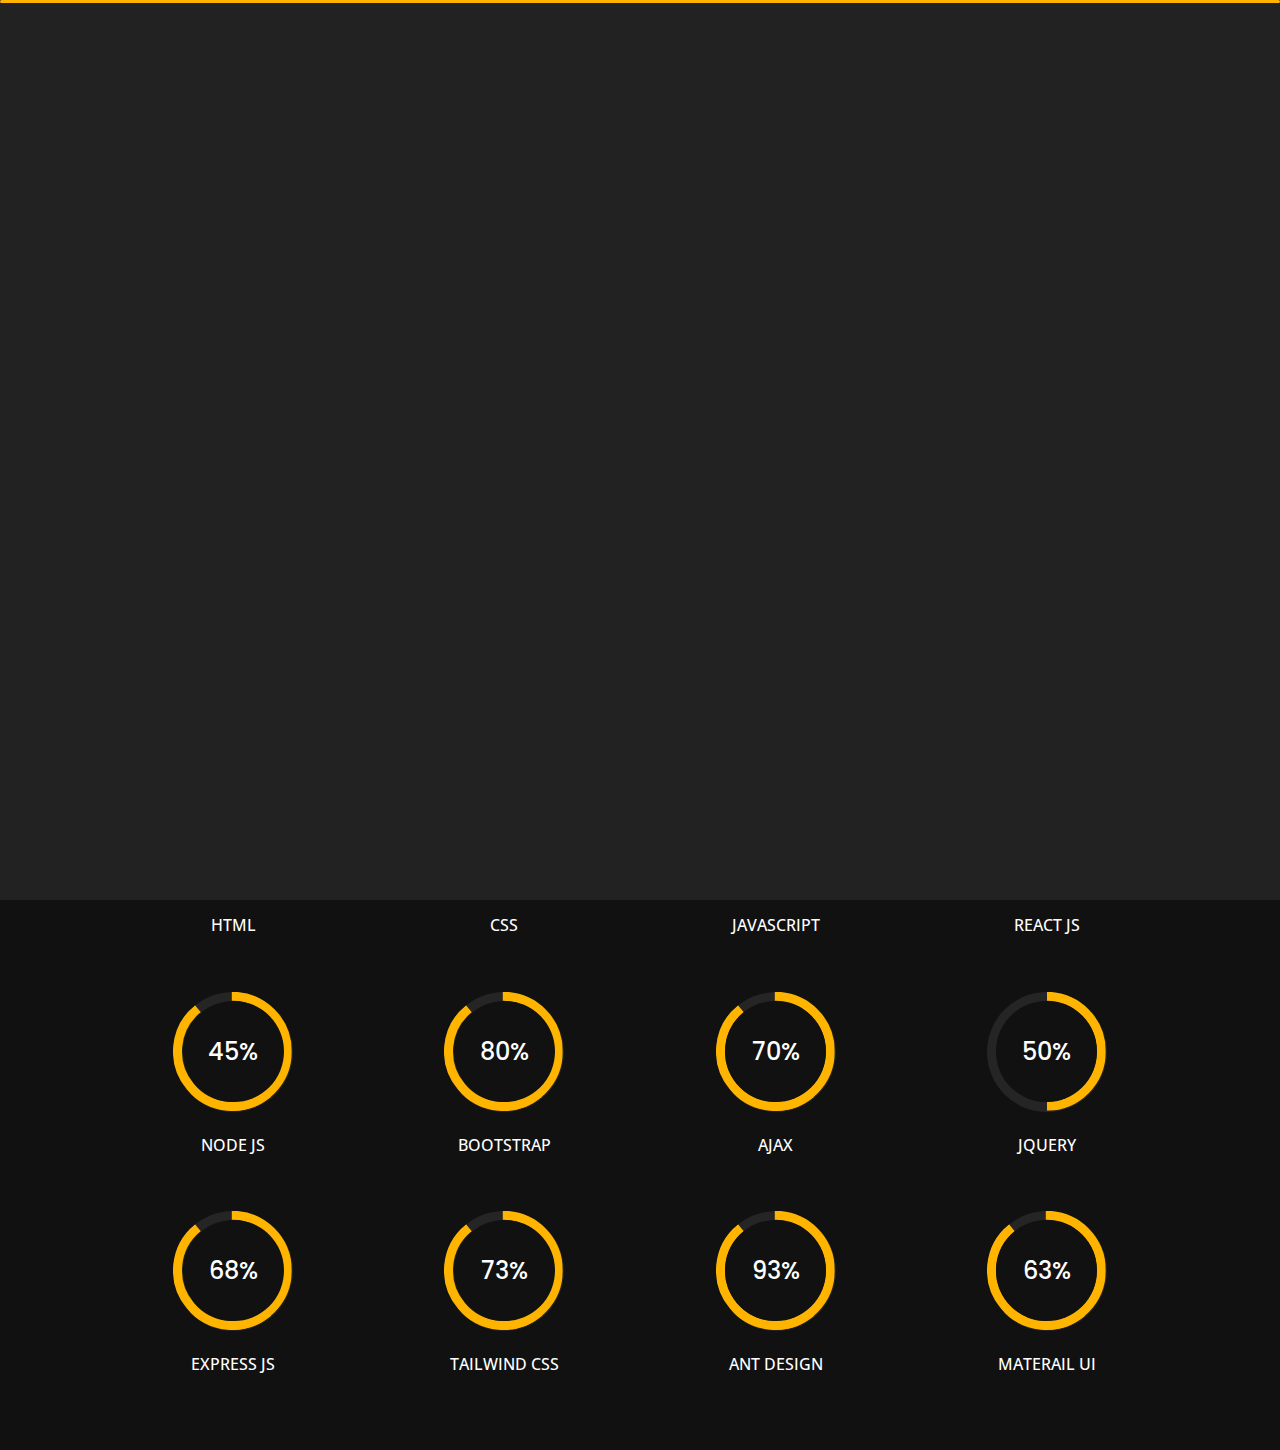
==== commit 09c79f94: "update" ====
--- a/about.html
+++ b/about.html
@@ -301,13 +301,43 @@
             </div>
                <div class="col-6 col-md-3 mb-3 mb-sm-5">
                 <div class="c100 p89">
-                    <span>56%</span>
-                    <div class="slice">
-                        <div class="bar"></div>
-                        <div class="fill"></div>
-                    </div>
-                </div>
-                <h6 class="text-uppercase open-sans-font text-center mt-2 mt-sm-4">Python</h6>
+                    <span>68%</span>
+                    <div class="slice">
+                        <div class="bar"></div>
+                        <div class="fill"></div>
+                    </div>
+                </div>
+                <h6 class="text-uppercase open-sans-font text-center mt-2 mt-sm-4">Express Js</h6>
+            </div>
+            <div class="col-6 col-md-3 mb-3 mb-sm-5">
+                <div class="c100 p89">
+                    <span>73%</span>
+                    <div class="slice">
+                        <div class="bar"></div>
+                        <div class="fill"></div>
+                    </div>
+                </div>
+                <h6 class="text-uppercase open-sans-font text-center mt-2 mt-sm-4">TailWind CSS</h6>
+            </div>
+            <div class="col-6 col-md-3 mb-3 mb-sm-5">
+                <div class="c100 p89">
+                    <span>93%</span>
+                    <div class="slice">
+                        <div class="bar"></div>
+                        <div class="fill"></div>
+                    </div>
+                </div>
+                <h6 class="text-uppercase open-sans-font text-center mt-2 mt-sm-4">Ant Design</h6>
+            </div>
+            <div class="col-6 col-md-3 mb-3 mb-sm-5">
+                <div class="c100 p89">
+                    <span>63%</span>
+                    <div class="slice">
+                        <div class="bar"></div>
+                        <div class="fill"></div>
+                    </div>
+                </div>
+                <h6 class="text-uppercase open-sans-font text-center mt-2 mt-sm-4">Materail UI</h6>
             </div>
     
         <!-- Skills Ends -->
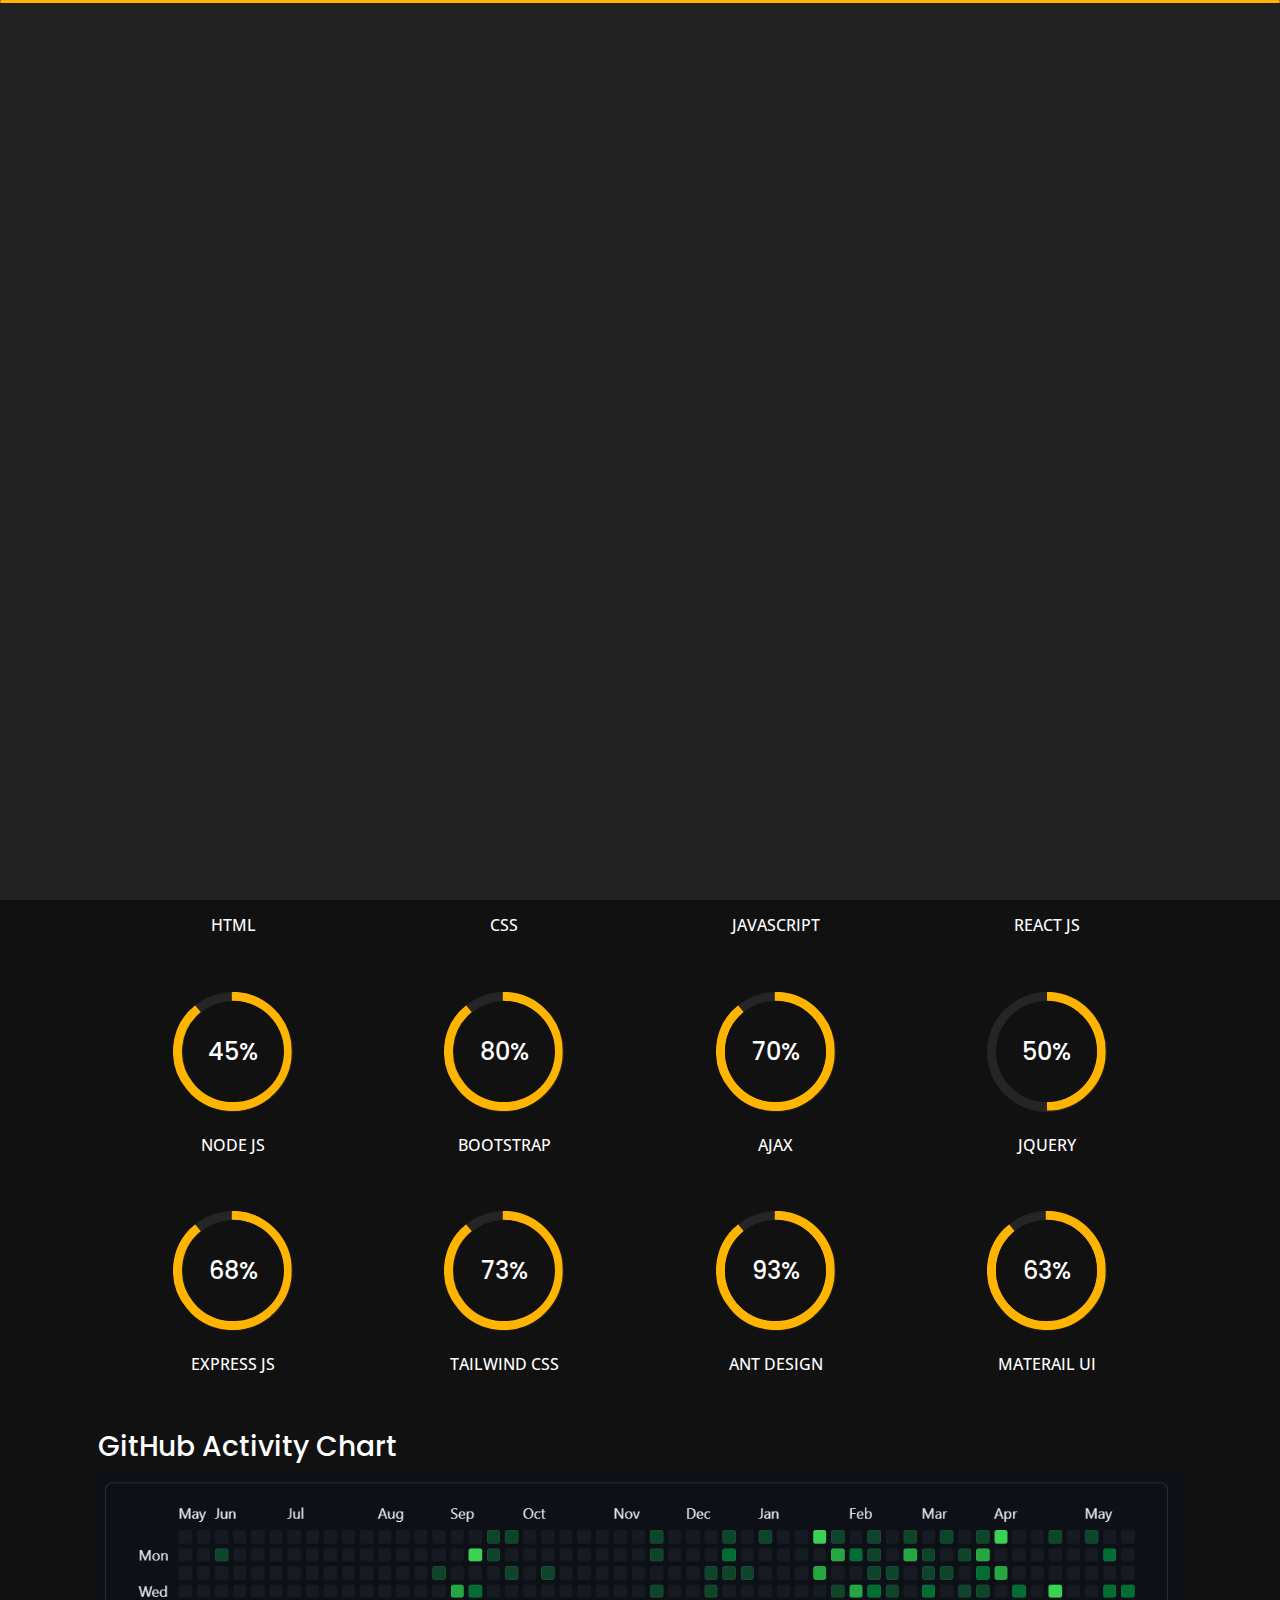
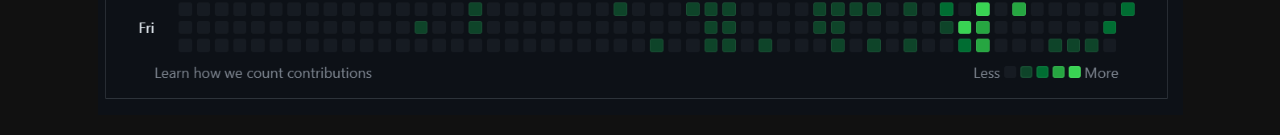
==== commit 0d0c5be1: "set about page" ====
--- a/about.html
+++ b/about.html
@@ -1,371 +1,588 @@
 <!DOCTYPE html>
 <html lang="en">
-
-
-<!-- Mirrored from slimhamdi.net/tunis/dark/about.html by HTTrack Website Copier/3.x [XR&CO'2014], Fri, 15 Jul 2022 12:09:57 GMT -->
-<head>
-    <meta charset="utf-8">
+  <!-- Mirrored from slimhamdi.net/tunis/dark/about.html by HTTrack Website Copier/3.x [XR&CO'2014], Fri, 15 Jul 2022 12:09:57 GMT -->
+  <head>
+    <meta charset="utf-8" />
     <title>My Skills</title>
-    <meta name="viewport" content="width=device-width, initial-scale=1">
+    <meta name="viewport" content="width=device-width, initial-scale=1" />
 
     <!-- Template Google Fonts -->
-    <link href="https://fonts.googleapis.com/css?family=Poppins:400,400i,500,500i,600,600i,700,700i,800,800i,900,900i" rel="stylesheet">
-    <link href="https://fonts.googleapis.com/css?family=Open+Sans:300,400,400i,600,600i,700" rel="stylesheet">
+    <link
+      href="https://fonts.googleapis.com/css?family=Poppins:400,400i,500,500i,600,600i,700,700i,800,800i,900,900i"
+      rel="stylesheet"
+    />
+    <link
+      href="https://fonts.googleapis.com/css?family=Open+Sans:300,400,400i,600,600i,700"
+      rel="stylesheet"
+    />
 
     <!-- Template CSS Files -->
-    <link href="css/bootstrap.min.css" rel="stylesheet">
-    <link href="css/preloader.min.css" rel="stylesheet">
-    <link href="css/circle.css" rel="stylesheet">
-    <link href="css/font-awesome.min.css" rel="stylesheet">
-    <link href="css/fm.revealator.jquery.min.css" rel="stylesheet">
-    <link href="css/style.css" rel="stylesheet">
+    <link href="css/bootstrap.min.css" rel="stylesheet" />
+    <link href="css/preloader.min.css" rel="stylesheet" />
+    <link href="css/circle.css" rel="stylesheet" />
+    <link href="css/font-awesome.min.css" rel="stylesheet" />
+    <link href="css/fm.revealator.jquery.min.css" rel="stylesheet" />
+    <link href="css/style.css" rel="stylesheet" />
 
     <!-- CSS Skin File -->
-    <link href="css/skins/yellow.css" rel="stylesheet">
+    <link href="css/skins/yellow.css" rel="stylesheet" />
 
     <!-- Live Style Switcher - demo only -->
-    <link rel="alternate stylesheet" type="text/css" title="blue" href="css/skins/blue.css" />
-    <link rel="alternate stylesheet" type="text/css" title="green" href="css/skins/green.css" />
-    <link rel="alternate stylesheet" type="text/css" title="yellow" href="css/skins/yellow.css" />
-    <link rel="alternate stylesheet" type="text/css" title="blueviolet" href="css/skins/blueviolet.css" />
-    <link rel="alternate stylesheet" type="text/css" title="goldenrod" href="css/skins/goldenrod.css" />
-    <link rel="alternate stylesheet" type="text/css" title="magenta" href="css/skins/magenta.css" />
-    <link rel="alternate stylesheet" type="text/css" title="orange" href="css/skins/orange.css" />
-    <link rel="alternate stylesheet" type="text/css" title="purple" href="css/skins/purple.css" />
-    <link rel="alternate stylesheet" type="text/css" title="red" href="css/skins/red.css" />
-    <link rel="alternate stylesheet" type="text/css" title="yellowgreen" href="css/skins/yellowgreen.css" />
+    <link
+      rel="alternate stylesheet"
+      type="text/css"
+      title="blue"
+      href="css/skins/blue.css"
+    />
+    <link
+      rel="alternate stylesheet"
+      type="text/css"
+      title="green"
+      href="css/skins/green.css"
+    />
+    <link
+      rel="alternate stylesheet"
+      type="text/css"
+      title="yellow"
+      href="css/skins/yellow.css"
+    />
+    <link
+      rel="alternate stylesheet"
+      type="text/css"
+      title="blueviolet"
+      href="css/skins/blueviolet.css"
+    />
+    <link
+      rel="alternate stylesheet"
+      type="text/css"
+      title="goldenrod"
+      href="css/skins/goldenrod.css"
+    />
+    <link
+      rel="alternate stylesheet"
+      type="text/css"
+      title="magenta"
+      href="css/skins/magenta.css"
+    />
+    <link
+      rel="alternate stylesheet"
+      type="text/css"
+      title="orange"
+      href="css/skins/orange.css"
+    />
+    <link
+      rel="alternate stylesheet"
+      type="text/css"
+      title="purple"
+      href="css/skins/purple.css"
+    />
+    <link
+      rel="alternate stylesheet"
+      type="text/css"
+      title="red"
+      href="css/skins/red.css"
+    />
+    <link
+      rel="alternate stylesheet"
+      type="text/css"
+      title="yellowgreen"
+      href="css/skins/yellowgreen.css"
+    />
     <link rel="stylesheet" type="text/css" href="css/styleswitcher.css" />
 
     <!-- Modernizr JS File -->
     <script src="js/modernizr.custom.js"></script>
-</head>
-
-<body class="about">
-<!-- Live Style Switcher Starts - demo only -->
-<div id="switcher" class="">
-    <div class="content-switcher">
+  </head>
+
+  <body class="about">
+    <!-- Live Style Switcher Starts - demo only -->
+    <div id="switcher" class="">
+      <div class="content-switcher">
         <h4>STYLE SWITCHER</h4>
         <ul>
+          <li>
+            <a
+              href="#"
+              onclick="setActiveStyleSheet('purple');"
+              title="purple"
+              class="color"
+              ><img src="img/styleswitcher/purple.png" alt="purple"
+            /></a>
+          </li>
+          <li>
+            <a
+              href="#"
+              onclick="setActiveStyleSheet('red');"
+              title="red"
+              class="color"
+              ><img src="img/styleswitcher/red.png" alt="red"
+            /></a>
+          </li>
+          <li>
+            <a
+              href="#"
+              onclick="setActiveStyleSheet('blueviolet');"
+              title="blueviolet"
+              class="color"
+              ><img src="img/styleswitcher/blueviolet.png" alt="blueviolet"
+            /></a>
+          </li>
+          <li>
+            <a
+              href="#"
+              onclick="setActiveStyleSheet('blue');"
+              title="blue"
+              class="color"
+              ><img src="img/styleswitcher/blue.png" alt="blue"
+            /></a>
+          </li>
+          <li>
+            <a
+              href="#"
+              onclick="setActiveStyleSheet('goldenrod');"
+              title="goldenrod"
+              class="color"
+              ><img src="img/styleswitcher/goldenrod.png" alt="goldenrod"
+            /></a>
+          </li>
+          <li>
+            <a
+              href="#"
+              onclick="setActiveStyleSheet('magenta');"
+              title="magenta"
+              class="color"
+              ><img src="img/styleswitcher/magenta.png" alt="magenta"
+            /></a>
+          </li>
+          <li>
+            <a
+              href="#"
+              onclick="setActiveStyleSheet('yellowgreen');"
+              title="yellowgreen"
+              class="color"
+              ><img src="img/styleswitcher/yellowgreen.png" alt="yellowgreen"
+            /></a>
+          </li>
+          <li>
+            <a
+              href="#"
+              onclick="setActiveStyleSheet('orange');"
+              title="orange"
+              class="color"
+              ><img src="img/styleswitcher/orange.png" alt="orange"
+            /></a>
+          </li>
+          <li>
+            <a
+              href="#"
+              onclick="setActiveStyleSheet('green');"
+              title="green"
+              class="color"
+              ><img src="img/styleswitcher/green.png" alt="green"
+            /></a>
+          </li>
+          <li>
+            <a
+              href="#"
+              onclick="setActiveStyleSheet('yellow');"
+              title="yellow"
+              class="color"
+              ><img src="img/styleswitcher/yellow.png" alt="yellow"
+            /></a>
+          </li>
+        </ul>
+        <div id="hideSwitcher">&times;</div>
+      </div>
+    </div>
+    <div id="showSwitcher" class="styleSecondColor">
+      <i class="fa fa-cog fa-spin"></i>
+    </div>
+    <!-- Live Style Switcher Ends - demo only -->
+    <!-- Header Starts -->
+    <header class="header" id="navbar-collapse-toggle">
+      <!-- Fixed Navigation Starts -->
+      <ul
+        class="icon-menu d-none d-lg-block revealator-slideup revealator-once revealator-delay1"
+      >
+        <li class="icon-box">
+          <i class="fa fa-home"></i>
+          <a href="index.html">
+            <h2>Home</h2>
+          </a>
+        </li>
+        <li class="icon-box active">
+          <i class="fa fa-user"></i>
+          <a href="about.html">
+            <h2>About</h2>
+          </a>
+        </li>
+        <li class="icon-box">
+          <i class="fa fa-user"></i>
+          <a href="portfolio.html">
+            <h2>Portfolio</h2>
+          </a>
+        </li>
+      </ul>
+      <!-- Fixed Navigation Ends -->
+      <!-- Mobile Menu Starts -->
+      <nav role="navigation" class="d-block d-lg-none">
+        <div id="menuToggle">
+          <input type="checkbox" />
+          <span></span>
+          <span></span>
+          <span></span>
+          <ul class="list-unstyled" id="menu">
             <li>
-                <a href="#" onclick="setActiveStyleSheet('purple');" title="purple" class="color"><img src="img/styleswitcher/purple.png" alt="purple"/></a>
+              <a href="index.html"
+                ><i class="fa fa-home"></i><span>Home</span></a
+              >
+            </li>
+            <li class="active">
+              <a href="about.html"
+                ><i class="fa fa-user"></i><span>About</span></a
+              >
             </li>
             <li>
-                <a href="#" onclick="setActiveStyleSheet('red');" title="red" class="color"><img src="img/styleswitcher/red.png" alt="red"/></a>
+              <a href="portfolio.html"
+                ><i class="fa fa-folder-open"></i><span>Portfolio</span></a
+              >
             </li>
             <li>
-                <a href="#" onclick="setActiveStyleSheet('blueviolet');" title="blueviolet" class="color"><img src="img/styleswitcher/blueviolet.png" alt="blueviolet"/></a>
+              <a href="contact.html"
+                ><i class="fa fa-envelope-open"></i><span>Contact</span></a
+              >
             </li>
             <li>
-                <a href="#" onclick="setActiveStyleSheet('blue');" title="blue" class="color"><img src="img/styleswitcher/blue.png" alt="blue"/></a>
+              <a href="blog.html"
+                ><i class="fa fa-comments"></i><span>Blog</span></a
+              >
             </li>
-            <li>
-                <a href="#" onclick="setActiveStyleSheet('goldenrod');" title="goldenrod" class="color"><img src="img/styleswitcher/goldenrod.png" alt="goldenrod"/></a>
-            </li>
-            <li>
-                <a href="#" onclick="setActiveStyleSheet('magenta');" title="magenta" class="color"><img src="img/styleswitcher/magenta.png" alt="magenta"/></a>
-            </li>
-            <li>
-                <a href="#" onclick="setActiveStyleSheet('yellowgreen');" title="yellowgreen" class="color"><img src="img/styleswitcher/yellowgreen.png" alt="yellowgreen"/></a>
-            </li>
-            <li>
-                <a href="#" onclick="setActiveStyleSheet('orange');" title="orange" class="color"><img src="img/styleswitcher/orange.png" alt="orange"/></a>
-            </li>
-            <li>
-                <a href="#" onclick="setActiveStyleSheet('green');" title="green" class="color"><img src="img/styleswitcher/green.png" alt="green"/></a>
-            </li>
-            <li>
-                <a href="#" onclick="setActiveStyleSheet('yellow');" title="yellow" class="color"><img src="img/styleswitcher/yellow.png" alt="yellow"/></a>
-            </li>
-        </ul>
-        <div id="hideSwitcher">&times;</div>
-    </div>
-</div>
-<div id="showSwitcher" class="styleSecondColor"><i class="fa fa-cog fa-spin"></i></div>
-<!-- Live Style Switcher Ends - demo only -->
-<!-- Header Starts -->
-<header class="header" id="navbar-collapse-toggle">
-    <!-- Fixed Navigation Starts -->
-    <ul class="icon-menu d-none d-lg-block revealator-slideup revealator-once revealator-delay1">
-        <li class="icon-box">
-            <i class="fa fa-home"></i>
-            <a href="index.html">
-                <h2>Home</h2>
-            </a>
-        </li>
-        <li class="icon-box active">
-            <i class="fa fa-user"></i>
-            <a href="about.html">
-                <h2>About</h2>
-            </a>
-        </li>
-        <li class="icon-box">
-            <i class="fa fa-user"></i>
-            <a href="portfolio.html">
-                <h2>Portfolio</h2>
-            </a>
-        </li>
-    </ul>
-    <!-- Fixed Navigation Ends -->
-    <!-- Mobile Menu Starts -->
-    <nav role="navigation" class="d-block d-lg-none">
-        <div id="menuToggle">
-            <input type="checkbox" />
-            <span></span>
-            <span></span>
-            <span></span>
-            <ul class="list-unstyled" id="menu">
-                <li><a href="index.html"><i class="fa fa-home"></i><span>Home</span></a></li>
-                <li class="active"><a href="about.html"><i class="fa fa-user"></i><span>About</span></a></li>
-                <li><a href="portfolio.html"><i class="fa fa-folder-open"></i><span>Portfolio</span></a></li>
-                <li><a href="contact.html"><i class="fa fa-envelope-open"></i><span>Contact</span></a></li>
-                <li><a href="blog.html"><i class="fa fa-comments"></i><span>Blog</span></a></li>
-            </ul>
+          </ul>
         </div>
-    </nav>
-    <!-- Mobile Menu Ends -->
-</header>
-<!-- Header Ends -->
-<!-- Page Title Starts -->
-<section class="title-section text-left text-sm-center revealator-slideup revealator-once revealator-delay1">
-    <h1>ABOUT <span>ME</span></h1>
-    <span class="title-bg">Resume</span>
-</section>
-<!-- Page Title Ends -->
-<!-- Main Content Starts -->
-<section class="main-content revealator-slideup revealator-once revealator-delay1">
-    <div class="container">
+      </nav>
+      <!-- Mobile Menu Ends -->
+    </header>
+    <!-- Header Ends -->
+    <!-- Page Title Starts -->
+    <section
+      class="title-section text-left text-sm-center revealator-slideup revealator-once revealator-delay1"
+    >
+      <h1>ABOUT <span>ME</span></h1>
+      <span class="title-bg">Resume</span>
+    </section>
+    <!-- Page Title Ends -->
+    <!-- Main Content Starts -->
+    <section
+      class="main-content revealator-slideup revealator-once revealator-delay1"
+    >
+      <div class="container">
         <div class="row">
-            <!-- Personal Info Starts -->
-            <div class="col-12 col-lg-5 col-xl-6">
-                <div class="row">
-                    <div class="col-12">
-                        <h3 class="text-uppercase custom-title mb-0 ft-wt-600">
-                            Know more</h3>
-                    </div>
-                    <div class="col-12 d-block d-sm-none">
-                      
-                    </div>
-                    <div class="col-6">
-                        <ul class="about-list list-unstyled open-sans-font">
-                            <li> <span class="title">first name :</span>
-                                 <span class="value d-block d-sm-inline-block 
-                                 d-lg-block d-xl-inline-block">Saqlain </span> </li>
-                            <li> <span class="title">last name :</span> 
-                                <span class="value d-block d-sm-inline-
-                                block d-lg-block d-xl-inline-block">Mushtaq</span> </li>
-                            <li> <span class="title">Age :</span> 
-                                <span class="value d-block d-sm-inline-block d-lg-block d-xl-inline-block">20 Years</span> </li>
-                            <li> <span class="title">Nationality :
-                                </span> <span class="value d-block d-sm-inline-block d-lg-block d-xl-inline-block">Pakistani</span> </li>
-                        </ul>
-                    </div>
-                    <div class="col-6">
-                        <ul class="about-list list-unstyled open-sans-font">
-                            <li> <span class="title">Freelance :</span> <span class="value d-block d-sm-inline-block d-lg-block d-xl-inline-block">Available</span> </li>
-                            <li> <span class="title">Address :</span> 
-                                <span class="value d-block d-sm-inline-block d-lg-block d-xl-inline-block">
-                                    Skardu</span> </li>
-                        <li> <span class="title">langages :</span> 
-                            <span class="value d-block d-sm-inline-block d-lg-block d-xl-inline-block">
-                                English, Urdu, Hindi</span> </li>
-                        </ul>
-                    </div>
-                    <div class="col-12 mt-3">
-                        <a class="button" href="cv/cv.pdf" download>
-                            <span class="button-text">
-                                Download CV
-                            </span>
-                            <span class="button-icon fa fa-download"></span>
-                        </a>
-                    </div>
+          <!-- Personal Info Starts -->
+          <div class="col-12 col-lg-5 col-xl-6">
+            <div class="row">
+              <div class="col-12">
+                <h3 class="text-uppercase custom-title mb-0 ft-wt-600">
+                  Know more
+                </h3>
+              </div>
+              <div class="col-12 d-block d-sm-none"></div>
+              <div class="col-6">
+                <ul class="about-list list-unstyled open-sans-font">
+                  <li>
+                    <span class="title">first name :</span>
+                    <span
+                      class="value d-block d-sm-inline-block d-lg-block d-xl-inline-block"
+                      >Saqlain
+                    </span>
+                  </li>
+                  <li>
+                    <span class="title">last name :</span>
+                    <span
+                      class="value d-block d-sm-inline- block d-lg-block d-xl-inline-block"
+                      >Mushtaq</span
+                    >
+                  </li>
+                  <li>
+                    <span class="title">Age :</span>
+                    <span
+                      class="value d-block d-sm-inline-block d-lg-block d-xl-inline-block"
+                      >20 Years</span
+                    >
+                  </li>
+                  <li>
+                    <span class="title">Nationality : </span>
+                    <span
+                      class="value d-block d-sm-inline-block d-lg-block d-xl-inline-block"
+                      >Pakistani</span
+                    >
+                  </li>
+                </ul>
+              </div>
+              <div class="col-6">
+                <ul class="about-list list-unstyled open-sans-font">
+                  <li>
+                    <span class="title">Freelance :</span>
+                    <span
+                      class="value d-block d-sm-inline-block d-lg-block d-xl-inline-block"
+                      >Available</span
+                    >
+                  </li>
+                  <li>
+                    <span class="title">Address :</span>
+                    <span
+                      class="value d-block d-sm-inline-block d-lg-block d-xl-inline-block"
+                    >
+                      Skardu</span
+                    >
+                  </li>
+                  <li>
+                    <span class="title">langages :</span>
+                    <span
+                      class="value d-block d-sm-inline-block d-lg-block d-xl-inline-block"
+                    >
+                      English, Urdu, Hindi</span
+                    >
+                  </li>
+                </ul>
+              </div>
+              <div class="col-12 mt-3">
+                <a class="button" href="cv/cv.pdf" download>
+                  <span class="button-text"> Download CV </span>
+                  <span class="button-icon fa fa-download"></span>
+                </a>
+              </div>
+            </div>
+          </div>
+          <!-- Personal Info Ends -->
+          <!-- Boxes Starts -->
+          <div class="col-12 col-lg-7 col-xl-6 mt-5 mt-lg-0">
+            <div class="row">
+              <div class="col-6">
+                <div class="box-stats with-margin">
+                  <h3 class="poppins-font position-relative">3</h3>
+                  <p
+                    class="open-sans-font m-0 position-relative text-uppercase"
+                  >
+                    years of <span class="d-block">experience</span>
+                  </p>
                 </div>
-            </div>
-            <!-- Personal Info Ends -->
-            <!-- Boxes Starts -->
-            <div class="col-12 col-lg-7 col-xl-6 mt-5 mt-lg-0">
-                <div class="row">
-                    <div class="col-6">
-                        <div class="box-stats with-margin">
-                            <h3 class="poppins-font position-relative">3</h3>
-                            <p class="open-sans-font m-0 position-relative text-uppercase">years of <span class="d-block">experience</span></p>
-                        </div>
-                    </div>
-                    <div class="col-6">
-                        <div class="box-stats with-margin">
-                            <h3 class="poppins-font position-relative">10</h3>
-                            <p class="open-sans-font m-0 position-relative text-uppercase">completed <span class="d-block">
-                                projects</span></p>
-                        </div>
-                    </div>
-                    <div class="col-6">
-                        <div class="box-stats">
-                            <h3 class="poppins-font position-relative">10</h3>
-                            <p class="open-sans-font m-0 position-relative text-uppercase">Happy<span class="d-block">customers</span></p>
-                        </div>
-                    </div>
-                    <div class="col-6">
-                        <div class="box-stats">
-                            <h3 class="poppins-font position-relative">3</h3>
-                            <p class="open-sans-font m-0 position-relative text-uppercase">Month<span class="d-block">Internship</span></p>
-                        </div>
-                    </div>
+              </div>
+              <div class="col-6">
+                <div class="box-stats with-margin">
+                  <h3 class="poppins-font position-relative">10</h3>
+                  <p
+                    class="open-sans-font m-0 position-relative text-uppercase"
+                  >
+                    completed <span class="d-block"> projects</span>
+                  </p>
                 </div>
-            </div>
-            <!-- Boxes Ends -->
+              </div>
+              <div class="col-6">
+                <div class="box-stats">
+                  <h3 class="poppins-font position-relative">10</h3>
+                  <p
+                    class="open-sans-font m-0 position-relative text-uppercase"
+                  >
+                    Happy<span class="d-block">customers</span>
+                  </p>
+                </div>
+              </div>
+              <div class="col-6">
+                <div class="box-stats">
+                  <h3 class="poppins-font position-relative">3</h3>
+                  <p
+                    class="open-sans-font m-0 position-relative text-uppercase"
+                  >
+                    Month<span class="d-block">Internship</span>
+                  </p>
+                </div>
+              </div>
+            </div>
+          </div>
+          <!-- Boxes Ends -->
         </div>
-        <hr class="separator">
+        <hr class="separator" />
         <!-- Skills Starts -->
         <div class="row">
-            <div class="col-12">
-                <h3 class="text-uppercase pb-4 pb-sm-5 mb-3 mb-sm-0 text-left text-sm-center custom-title ft-wt-600">My Skills</h3>
-            </div>
-            <div class="col-6 col-md-3 mb-3 mb-sm-5">
-                <div class="c100 p90">
-                    <span>90%</span>
-                    <div class="slice">
-                        <div class="bar"></div>
-                        <div class="fill"></div>
-                    </div>
-                </div>
-                <h6 class="text-uppercase open-sans-font text-center mt-2 mt-sm-4">html</h6>
-            </div>
-            <div class="col-6 col-md-3 mb-3 mb-sm-5">
-                <div class="c100 p75">
-                    <span>75%</span>
-                    <div class="slice">
-                        <div class="bar"></div>
-                        <div class="fill"></div>
-                    </div>
-                </div>
-                <h6 class="text-uppercase open-sans-font text-center mt-2 mt-sm-4">css</h6>
-            </div>
-            <div class="col-6 col-md-3 mb-3 mb-sm-5">
-                <div class="c100 p89">
-                    <span>69%</span>
-                    <div class="slice">
-                        <div class="bar"></div>
-                        <div class="fill"></div>
-                    </div>
-                </div>
-                <h6 class="text-uppercase open-sans-font text-center mt-2 mt-sm-4">Javascript</h6>
-            </div>
-               <div class="col-6 col-md-3 mb-3 mb-sm-5">
-                <div class="c100 p89">
-                    <span>69%</span>
-                    <div class="slice">
-                        <div class="bar"></div>
-                        <div class="fill"></div>
-                    </div>
-                </div>
-                <h6 class="text-uppercase open-sans-font text-center mt-2 mt-sm-4">React JS</h6>
-            </div>
-               <div class="col-6 col-md-3 mb-3 mb-sm-5">
-                <div class="c100 p89">
-                    <span>45%</span>
-                    <div class="slice">
-                        <div class="bar"></div>
-                        <div class="fill"></div>
-                    </div>
-                </div>
-                <h6 class="text-uppercase open-sans-font text-center mt-2 mt-sm-4">Node JS</h6>
-            </div>
-            <div class="col-6 col-md-3 mb-3 mb-sm-5">
-                <div class="c100 p89">
-                    <span>80%</span>
-                    <div class="slice">
-                        <div class="bar"></div>
-                        <div class="fill"></div>
-                    </div>
-                </div>
-                <h6 class="text-uppercase open-sans-font text-center mt-2 mt-sm-4">bootstrap</h6>
-            </div>
-            <div class="col-6 col-md-3 mb-3 mb-sm-5">
-                <div class="c100 p89">
-                    <span>70%</span>
-                    <div class="slice">
-                        <div class="bar"></div>
-                        <div class="fill"></div>
-                    </div>
-                </div>
-                <h6 class="text-uppercase open-sans-font text-center mt-2 mt-sm-4">ajax</h6>
-            </div>
-            <div class="col-6 col-md-3 mb-3 mb-sm-5">
-                <div class="c100 p50">
-                    <span>50%</span>
-                    <div class="slice">
-                        <div class="bar"></div>
-                        <div class="fill"></div>
-                    </div>
-                </div>
-                <h6 class="text-uppercase open-sans-font text-center mt-2 mt-sm-4">jquery</h6>
-            </div>
-               <div class="col-6 col-md-3 mb-3 mb-sm-5">
-                <div class="c100 p89">
-                    <span>68%</span>
-                    <div class="slice">
-                        <div class="bar"></div>
-                        <div class="fill"></div>
-                    </div>
-                </div>
-                <h6 class="text-uppercase open-sans-font text-center mt-2 mt-sm-4">Express Js</h6>
-            </div>
-            <div class="col-6 col-md-3 mb-3 mb-sm-5">
-                <div class="c100 p89">
-                    <span>73%</span>
-                    <div class="slice">
-                        <div class="bar"></div>
-                        <div class="fill"></div>
-                    </div>
-                </div>
-                <h6 class="text-uppercase open-sans-font text-center mt-2 mt-sm-4">TailWind CSS</h6>
-            </div>
-            <div class="col-6 col-md-3 mb-3 mb-sm-5">
-                <div class="c100 p89">
-                    <span>93%</span>
-                    <div class="slice">
-                        <div class="bar"></div>
-                        <div class="fill"></div>
-                    </div>
-                </div>
-                <h6 class="text-uppercase open-sans-font text-center mt-2 mt-sm-4">Ant Design</h6>
-            </div>
-            <div class="col-6 col-md-3 mb-3 mb-sm-5">
-                <div class="c100 p89">
-                    <span>63%</span>
-                    <div class="slice">
-                        <div class="bar"></div>
-                        <div class="fill"></div>
-                    </div>
-                </div>
-                <h6 class="text-uppercase open-sans-font text-center mt-2 mt-sm-4">Materail UI</h6>
-            </div>
-    
-        <!-- Skills Ends -->
-        <hr class="separator mt-1">
-        <!-- Experience & Education Starts -->
-        
+          <div class="col-12">
+            <h3
+              class="text-uppercase pb-4 pb-sm-5 mb-3 mb-sm-0 text-left text-sm-center custom-title ft-wt-600"
+            >
+              My Skills
+            </h3>
+          </div>
+          <div class="col-6 col-md-3 mb-3 mb-sm-5">
+            <div class="c100 p90">
+              <span>90%</span>
+              <div class="slice">
+                <div class="bar"></div>
+                <div class="fill"></div>
+              </div>
+            </div>
+            <h6 class="text-uppercase open-sans-font text-center mt-2 mt-sm-4">
+              html
+            </h6>
+          </div>
+          <div class="col-6 col-md-3 mb-3 mb-sm-5">
+            <div class="c100 p75">
+              <span>75%</span>
+              <div class="slice">
+                <div class="bar"></div>
+                <div class="fill"></div>
+              </div>
+            </div>
+            <h6 class="text-uppercase open-sans-font text-center mt-2 mt-sm-4">
+              css
+            </h6>
+          </div>
+          <div class="col-6 col-md-3 mb-3 mb-sm-5">
+            <div class="c100 p89">
+              <span>69%</span>
+              <div class="slice">
+                <div class="bar"></div>
+                <div class="fill"></div>
+              </div>
+            </div>
+            <h6 class="text-uppercase open-sans-font text-center mt-2 mt-sm-4">
+              Javascript
+            </h6>
+          </div>
+          <div class="col-6 col-md-3 mb-3 mb-sm-5">
+            <div class="c100 p89">
+              <span>69%</span>
+              <div class="slice">
+                <div class="bar"></div>
+                <div class="fill"></div>
+              </div>
+            </div>
+            <h6 class="text-uppercase open-sans-font text-center mt-2 mt-sm-4">
+              React JS
+            </h6>
+          </div>
+          <div class="col-6 col-md-3 mb-3 mb-sm-5">
+            <div class="c100 p89">
+              <span>45%</span>
+              <div class="slice">
+                <div class="bar"></div>
+                <div class="fill"></div>
+              </div>
+            </div>
+            <h6 class="text-uppercase open-sans-font text-center mt-2 mt-sm-4">
+              Node JS
+            </h6>
+          </div>
+          <div class="col-6 col-md-3 mb-3 mb-sm-5">
+            <div class="c100 p89">
+              <span>80%</span>
+              <div class="slice">
+                <div class="bar"></div>
+                <div class="fill"></div>
+              </div>
+            </div>
+            <h6 class="text-uppercase open-sans-font text-center mt-2 mt-sm-4">
+              bootstrap
+            </h6>
+          </div>
+          <div class="col-6 col-md-3 mb-3 mb-sm-5">
+            <div class="c100 p89">
+              <span>70%</span>
+              <div class="slice">
+                <div class="bar"></div>
+                <div class="fill"></div>
+              </div>
+            </div>
+            <h6 class="text-uppercase open-sans-font text-center mt-2 mt-sm-4">
+              ajax
+            </h6>
+          </div>
+          <div class="col-6 col-md-3 mb-3 mb-sm-5">
+            <div class="c100 p50">
+              <span>50%</span>
+              <div class="slice">
+                <div class="bar"></div>
+                <div class="fill"></div>
+              </div>
+            </div>
+            <h6 class="text-uppercase open-sans-font text-center mt-2 mt-sm-4">
+              jquery
+            </h6>
+          </div>
+          <div class="col-6 col-md-3 mb-3 mb-sm-5">
+            <div class="c100 p89">
+              <span>68%</span>
+              <div class="slice">
+                <div class="bar"></div>
+                <div class="fill"></div>
+              </div>
+            </div>
+            <h6 class="text-uppercase open-sans-font text-center mt-2 mt-sm-4">
+              Express Js
+            </h6>
+          </div>
+          <div class="col-6 col-md-3 mb-3 mb-sm-5">
+            <div class="c100 p89">
+              <span>73%</span>
+              <div class="slice">
+                <div class="bar"></div>
+                <div class="fill"></div>
+              </div>
+            </div>
+            <h6 class="text-uppercase open-sans-font text-center mt-2 mt-sm-4">
+              TailWind CSS
+            </h6>
+          </div>
+          <div class="col-6 col-md-3 mb-3 mb-sm-5">
+            <div class="c100 p89">
+              <span>93%</span>
+              <div class="slice">
+                <div class="bar"></div>
+                <div class="fill"></div>
+              </div>
+            </div>
+            <h6 class="text-uppercase open-sans-font text-center mt-2 mt-sm-4">
+              Ant Design
+            </h6>
+          </div>
+          <div class="col-6 col-md-3 mb-3 mb-sm-5">
+            <div class="c100 p89">
+              <span>63%</span>
+              <div class="slice">
+                <div class="bar"></div>
+                <div class="fill"></div>
+              </div>
+            </div>
+            <h6 class="text-uppercase open-sans-font text-center mt-2 mt-sm-4">
+              Materail UI
+            </h6>
+          </div>
+          <!-- Skills Ends -->
+          <!-- chart start -->
+          <h3>GitHub Activity Chart</h3>
+          <img src="img/code.png" alt="Portolio Image" style="width: 100%" />
+          <!-- chart End -->
+
+          <hr class="separator mt-1" />
+          <!-- Experience & Education Starts -->
         </div>
         <!-- Experience & Education Ends -->
-    </div>
-</section>
-<!-- Main Content Ends -->
-
-<!-- Template JS Files -->
-<script src="js/jquery-3.5.0.min.js"></script>
-<script src="js/styleswitcher.js"></script>
-<script src="js/preloader.min.js"></script>
-<script src="js/fm.revealator.jquery.min.js"></script>
-<script src="js/imagesloaded.pkgd.min.js"></script>
-<script src="js/masonry.pkgd.min.js"></script>
-<script src="js/classie.js"></script>
-<script src="js/cbpGridGallery.js"></script>
-<script src="js/jquery.hoverdir.js"></script>
-<script src="js/popper.min.js"></script>
-<script src="js/bootstrap.js"></script>
-<script src="js/custom.js"></script>
-
-</body>
-
-
-<!-- Mirrored from slimhamdi.net/tunis/dark/about.html by HTTrack Website Copier/3.x [XR&CO'2014], Fri, 15 Jul 2022 12:09:57 GMT -->
+      </div>
+    </section>
+    <!-- Main Content Ends -->
+
+    <!-- Template JS Files -->
+    <script src="js/jquery-3.5.0.min.js"></script>
+    <script src="js/styleswitcher.js"></script>
+    <script src="js/preloader.min.js"></script>
+    <script src="js/fm.revealator.jquery.min.js"></script>
+    <script src="js/imagesloaded.pkgd.min.js"></script>
+    <script src="js/masonry.pkgd.min.js"></script>
+    <script src="js/classie.js"></script>
+    <script src="js/cbpGridGallery.js"></script>
+    <script src="js/jquery.hoverdir.js"></script>
+    <script src="js/popper.min.js"></script>
+    <script src="js/bootstrap.js"></script>
+    <script src="js/custom.js"></script>
+  </body>
+
+  <!-- Mirrored from slimhamdi.net/tunis/dark/about.html by HTTrack Website Copier/3.x [XR&CO'2014], Fri, 15 Jul 2022 12:09:57 GMT -->
 </html>
